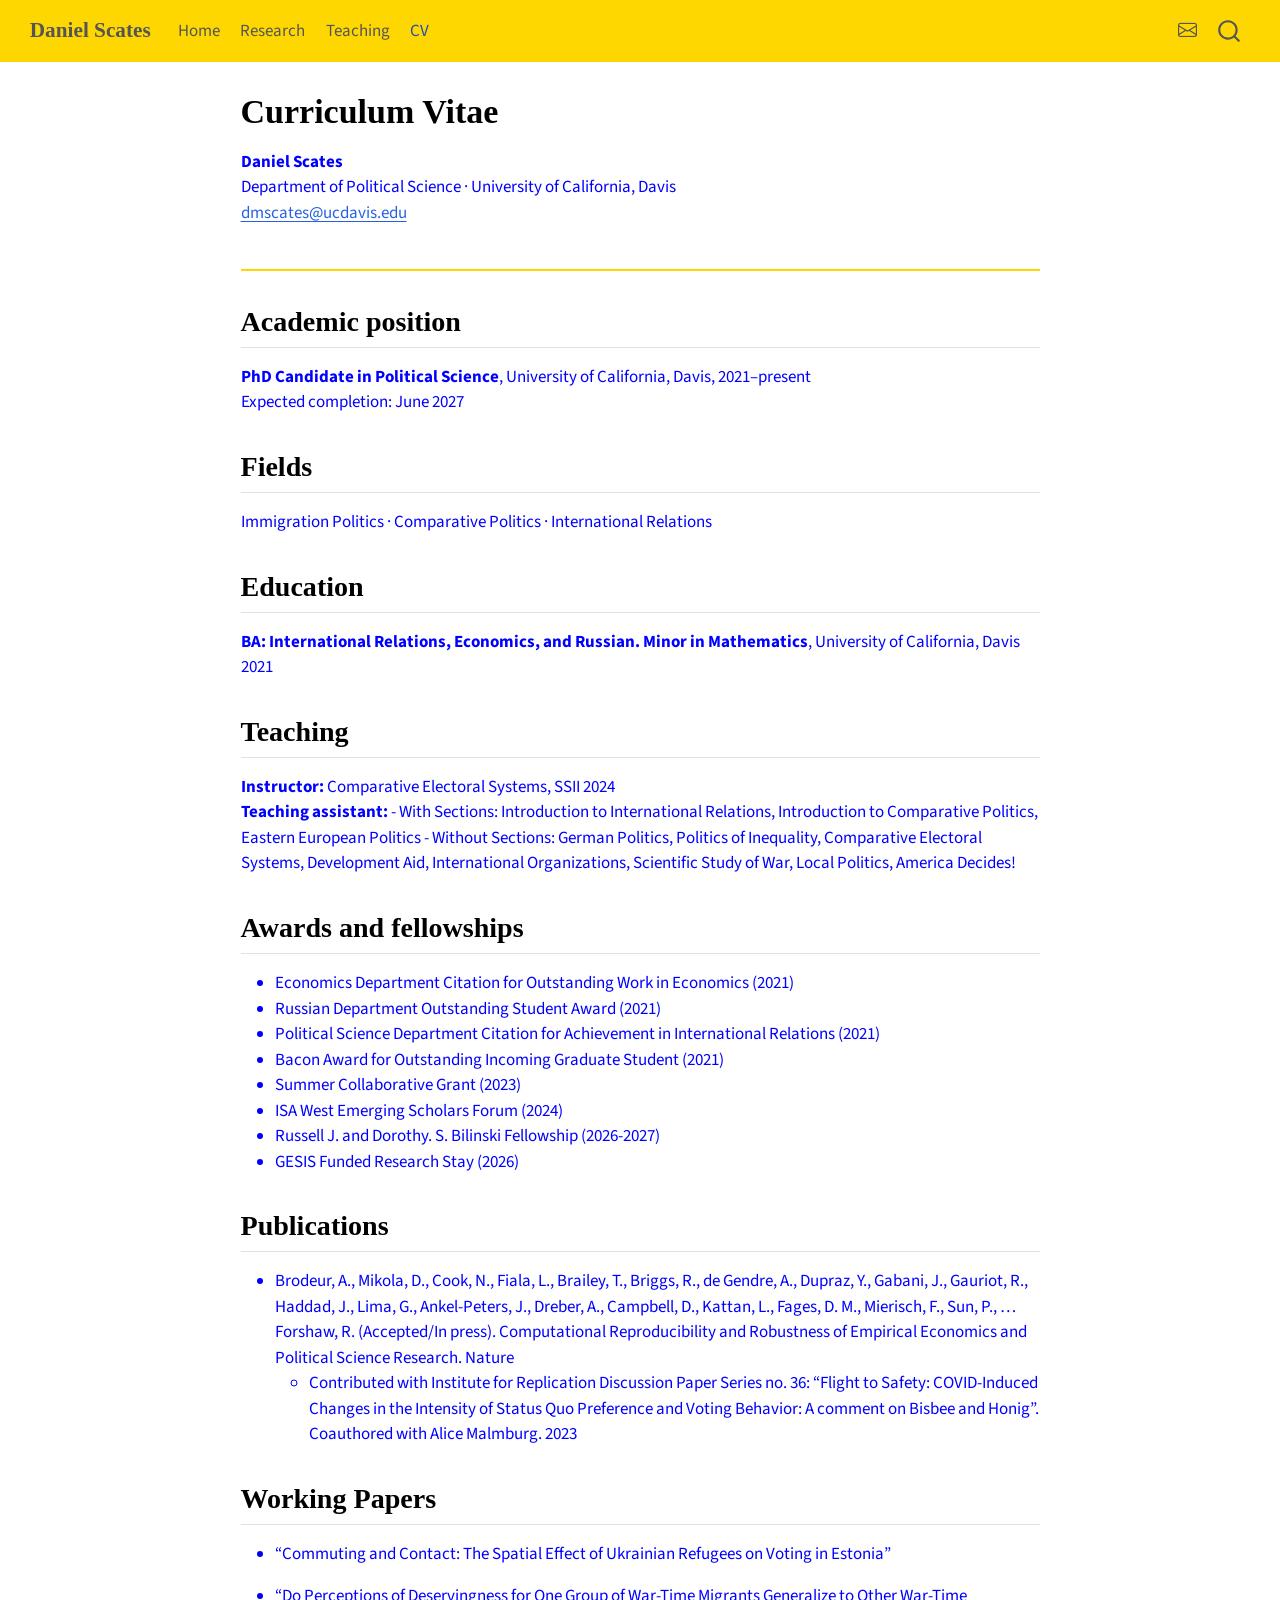
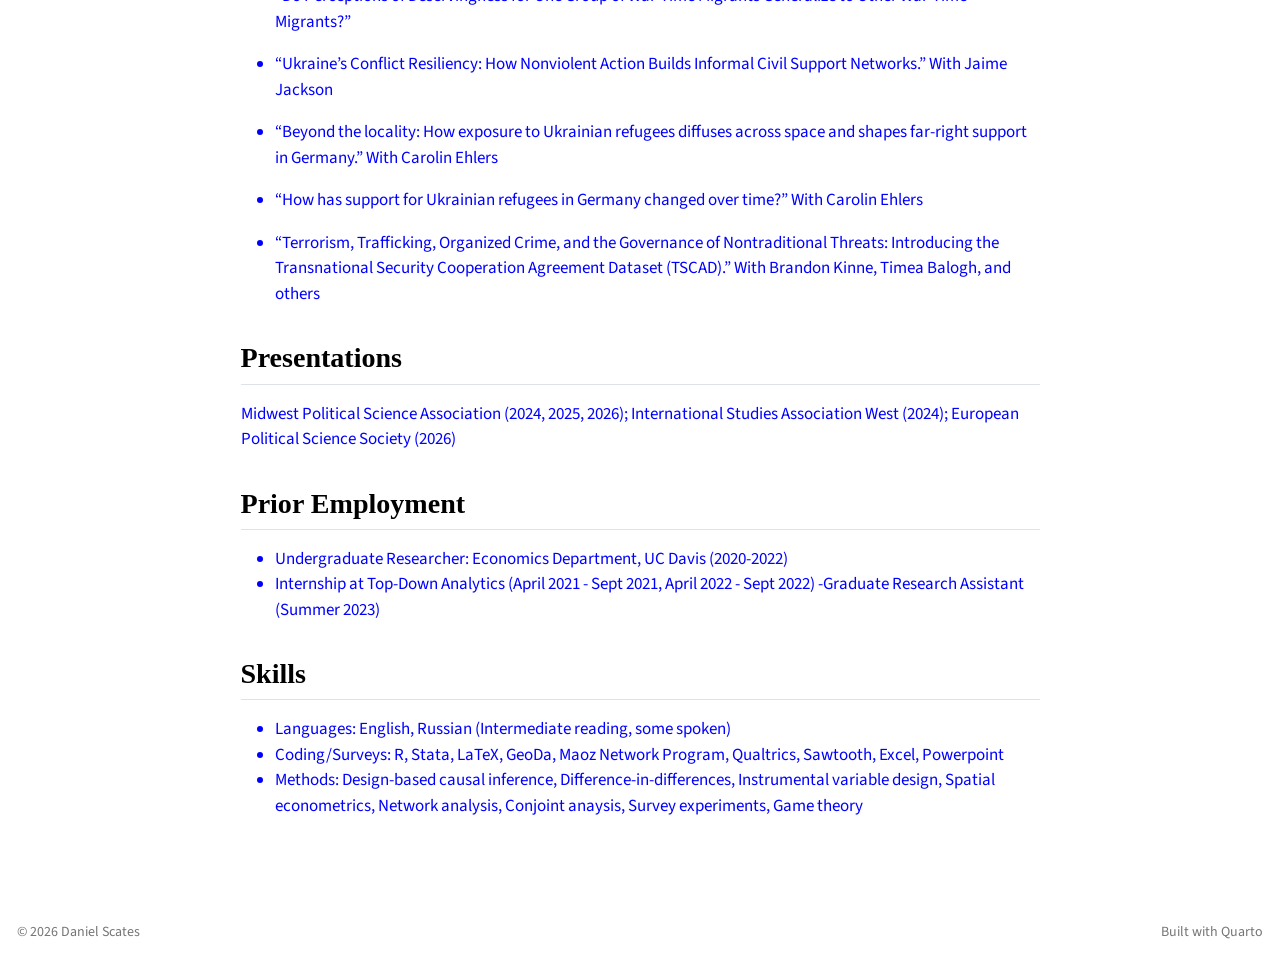
==== docs/cv.html @ a7bb404e "Launch academic website" ====
<!DOCTYPE html>
<html xmlns="http://www.w3.org/1999/xhtml" lang="en" xml:lang="en"><head>

<meta charset="utf-8">
<meta name="generator" content="quarto-1.10.18">

<meta name="viewport" content="width=device-width, initial-scale=1.0, user-scalable=yes">


<title>Curriculum Vitae – Daniel Scates</title>
<style>
/* Default styles provided by pandoc.
** See https://pandoc.org/MANUAL.html#variables-for-html for config info.
*/
span.smallcaps{font-variant: small-caps;}
div.columns{display: flex; gap: 1.5em;}
div.column{flex: auto;}
@media screen {
div.columns{gap: min(4vw, 1.5em);}
div.column{overflow-x: auto;}
}
div.hanging-indent{margin-left: 1.5em; text-indent: -1.5em;}
ul.task-list{list-style: none;}
ul.task-list li input[type="checkbox"] {
  width: 0.8em;
  margin: 0 0.8em 0.2em -1em; /* quarto-specific, see https://github.com/quarto-dev/quarto-cli/issues/4556 */ 
  vertical-align: middle;
}
</style>


<script src="site_libs/quarto-nav/quarto-nav.js"></script>
<script src="site_libs/quarto-nav/headroom.min.js"></script>
<script src="site_libs/clipboard/clipboard.min.js"></script>
<script src="site_libs/quarto-search/autocomplete.umd.js"></script>
<script src="site_libs/quarto-search/fuse.min.js"></script>
<script src="site_libs/quarto-search/quarto-search.js"></script>
<meta name="quarto:offset" content="./">
<script src="site_libs/quarto-html/quarto.js" type="module"></script>
<script src="site_libs/quarto-html/tabsets/tabsets.js" type="module"></script>
<script src="site_libs/quarto-html/popper.min.js"></script>
<script src="site_libs/quarto-html/tippy.umd.min.js"></script>
<script src="site_libs/quarto-html/anchor.min.js"></script>
<link href="site_libs/quarto-html/tippy.css" rel="stylesheet">
<link href="site_libs/quarto-html/quarto-syntax-highlighting-64a204ab8560d761af7679ceaba22944.css" rel="stylesheet" id="quarto-text-highlighting-styles">
<script src="site_libs/bootstrap/bootstrap.min.js"></script>
<link href="site_libs/bootstrap/bootstrap-icons.css" rel="stylesheet">
<link href="site_libs/bootstrap/bootstrap-172ba59bd5e0b52282274ba0c0cc16fc.min.css" rel="stylesheet" append-hash="true" id="quarto-bootstrap" data-mode="light">
<script id="quarto-search-options" type="application/json">{
  "location": "navbar",
  "copy-button": false,
  "collapse-after": 3,
  "panel-placement": "end",
  "type": "overlay",
  "limit": 50,
  "keyboard-shortcut": [
    "f",
    "/",
    "s"
  ],
  "show-item-context": false,
  "language": {
    "search-no-results-text": "No results",
    "search-matching-documents-text": "matching documents",
    "search-copy-link-title": "Copy link to search",
    "search-hide-matches-text": "Hide additional matches",
    "search-more-match-text": "more match in this document",
    "search-more-matches-text": "more matches in this document",
    "search-clear-button-title": "Clear",
    "search-text-placeholder": "",
    "search-detached-cancel-button-title": "Cancel",
    "search-submit-button-title": "Submit",
    "search-label": "Search"
  }
}</script>
<style>html{ scroll-behavior: smooth; }</style>


<link rel="stylesheet" href="styles.css">
</head>

<body class="nav-fixed fullcontent quarto-light">

<div id="quarto-search-results"></div>
  <header id="quarto-header" class="headroom fixed-top">
    <nav class="navbar navbar-expand-lg " data-bs-theme="dark">
      <div class="navbar-container container-fluid">
      <div class="navbar-brand-container mx-auto">
    <a class="navbar-brand" href="./index.html">
    <span class="navbar-title">Daniel Scates</span>
    </a>
  </div>
            <div id="quarto-search" class="" title="Search"></div>
          <button class="navbar-toggler" type="button" data-bs-toggle="collapse" data-bs-target="#navbarCollapse" aria-controls="navbarCollapse" role="menu" aria-expanded="false" aria-label="Toggle navigation" onclick="if (window.quartoToggleHeadroom) { window.quartoToggleHeadroom(); }">
  <span class="navbar-toggler-icon"></span>
</button>
          <div class="collapse navbar-collapse" id="navbarCollapse">
            <ul class="navbar-nav navbar-nav-scroll me-auto">
  <li class="nav-item">
    <a class="nav-link" href="./index.html"> 
<span class="menu-text">Home</span></a>
  </li>  
  <li class="nav-item">
    <a class="nav-link" href="./research.html"> 
<span class="menu-text">Research</span></a>
  </li>  
  <li class="nav-item">
    <a class="nav-link" href="./teaching.html"> 
<span class="menu-text">Teaching</span></a>
  </li>  
  <li class="nav-item">
    <a class="nav-link active" href="./cv.html" aria-current="page"> 
<span class="menu-text">CV</span></a>
  </li>  
</ul>
            <ul class="navbar-nav navbar-nav-scroll ms-auto">
  <li class="nav-item compact">
    <a class="nav-link" href="mailto:dmscates@ucdavis.edu"> <i class="bi bi-envelope" role="img" aria-label="Email Daniel Scates">
</i> 
<span class="menu-text"></span></a>
  </li>  
</ul>
          </div> <!-- /navcollapse -->
            <div class="quarto-navbar-tools">
</div>
      </div> <!-- /container-fluid -->
    </nav>
</header>
<!-- content -->
<div id="quarto-content" class="quarto-container page-columns page-rows-contents page-layout-article page-navbar">
<!-- sidebar -->
<!-- margin-sidebar -->
    
<!-- main -->
<main class="content" id="quarto-document-content">

<header id="title-block-header" class="quarto-title-block default">
<div class="quarto-title">
<h1 class="title">Curriculum Vitae</h1>
</div>



<div class="quarto-title-meta">

    
  
    
  </div>
  


</header>


<div class="cv-head">
<p><strong>Daniel Scates</strong><br>
Department of Political Science · University of California, Davis<br>
<a href="mailto:dmscates@ucdavis.edu">dmscates@ucdavis.edu</a></p>
</div>
<section id="academic-position" class="level2">
<h2 class="anchored" data-anchor-id="academic-position">Academic position</h2>
<p><strong>PhD Candidate in Political Science</strong>, University of California, Davis, 2021–present<br>
Expected completion: June 2027</p>
</section>
<section id="fields" class="level2">
<h2 class="anchored" data-anchor-id="fields">Fields</h2>
<p>Immigration Politics · Comparative Politics · International Relations</p>
</section>
<section id="education" class="level2">
<h2 class="anchored" data-anchor-id="education">Education</h2>
<p><strong>BA: International Relations, Economics, and Russian. Minor in Mathematics</strong>, University of California, Davis 2021</p>
</section>
<section id="teaching" class="level2">
<h2 class="anchored" data-anchor-id="teaching">Teaching</h2>
<p><strong>Instructor:</strong> Comparative Electoral Systems, SSII 2024<br>
<strong>Teaching assistant:</strong> - With Sections: Introduction to International Relations, Introduction to Comparative Politics, Eastern European Politics - Without Sections: German Politics, Politics of Inequality, Comparative Electoral Systems, Development Aid, International Organizations, Scientific Study of War, Local Politics, America Decides!</p>
</section>
<section id="awards-and-fellowships" class="level2">
<h2 class="anchored" data-anchor-id="awards-and-fellowships">Awards and fellowships</h2>
<ul>
<li>Economics Department Citation for Outstanding Work in Economics (2021)</li>
<li>Russian Department Outstanding Student Award (2021)</li>
<li>Political Science Department Citation for Achievement in International Relations (2021)</li>
<li>Bacon Award for Outstanding Incoming Graduate Student (2021)</li>
<li>Summer Collaborative Grant (2023)</li>
<li>ISA West Emerging Scholars Forum (2024)</li>
<li>Russell J. and Dorothy. S. Bilinski Fellowship (2026-2027)</li>
<li>GESIS Funded Research Stay (2026)</li>
</ul>
</section>
<section id="publications" class="level2">
<h2 class="anchored" data-anchor-id="publications">Publications</h2>
<ul>
<li>Brodeur, A., Mikola, D., Cook, N., Fiala, L., Brailey, T., Briggs, R., de Gendre, A., Dupraz, Y., Gabani, J., Gauriot, R., Haddad, J., Lima, G., Ankel-Peters, J., Dreber, A., Campbell, D., Kattan, L., Fages, D. M., Mierisch, F., Sun, P., … Forshaw, R. (Accepted/In press). Computational Reproducibility and Robustness of Empirical Economics and Political Science Research. Nature
<ul>
<li>Contributed with Institute for Replication Discussion Paper Series no. 36: “Flight to Safety: COVID-Induced Changes in the Intensity of Status Quo Preference and Voting Behavior: A comment on Bisbee and Honig”. Coauthored with Alice Malmburg. 2023</li>
</ul></li>
</ul>
</section>
<section id="working-papers" class="level2">
<h2 class="anchored" data-anchor-id="working-papers">Working Papers</h2>
<ul>
<li><p>“Commuting and Contact: The Spatial Effect of Ukrainian Refugees on Voting in Estonia”</p></li>
<li><p>“Do Perceptions of Deservingness for One Group of War-Time Migrants Generalize to Other War-Time Migrants?”</p></li>
<li><p>“Ukraine’s Conflict Resiliency: How Nonviolent Action Builds Informal Civil Support Networks.” With Jaime Jackson</p></li>
<li><p>“Beyond the locality: How exposure to Ukrainian refugees diffuses across space and shapes far-right support in Germany.” With Carolin Ehlers</p></li>
<li><p>“How has support for Ukrainian refugees in Germany changed over time?” With Carolin Ehlers</p></li>
<li><p>“Terrorism, Trafficking, Organized Crime, and the Governance of Nontraditional Threats: Introducing the Transnational Security Cooperation Agreement Dataset (TSCAD).” With Brandon Kinne, Timea Balogh, and others</p></li>
</ul>
</section>
<section id="presentations" class="level2">
<h2 class="anchored" data-anchor-id="presentations">Presentations</h2>
<p>Midwest Political Science Association (2024, 2025, 2026); International Studies Association West (2024); European Political Science Society (2026)</p>
</section>
<section id="prior-employment" class="level2">
<h2 class="anchored" data-anchor-id="prior-employment">Prior Employment</h2>
<ul>
<li>Undergraduate Researcher: Economics Department, UC Davis (2020-2022)</li>
<li>Internship at Top-Down Analytics (April 2021 - Sept 2021, April 2022 - Sept 2022) -Graduate Research Assistant (Summer 2023)</li>
</ul>
</section>
<section id="skills" class="level2">
<h2 class="anchored" data-anchor-id="skills">Skills</h2>
<ul>
<li>Languages: English, Russian (Intermediate reading, some spoken)</li>
<li>Coding/Surveys: R, Stata, LaTeX, GeoDa, Maoz Network Program, Qualtrics, Sawtooth, Excel, Powerpoint</li>
<li>Methods: Design-based causal inference, Difference-in-differences, Instrumental variable design, Spatial econometrics, Network analysis, Conjoint anaysis, Survey experiments, Game theory</li>
</ul>


</section>

</main> <!-- /main -->
<script id="quarto-html-after-body" type="application/javascript">
  window.document.addEventListener("DOMContentLoaded", function (event) {
    const icon = "";
    const anchorJS = new window.AnchorJS();
    anchorJS.options = {
      placement: 'right',
      icon: icon
    };
    anchorJS.add('.anchored');
    const isCodeAnnotation = (el) => {
      for (const clz of el.classList) {
        if (clz.startsWith('code-annotation-')) {                     
          return true;
        }
      }
      return false;
    }
    const onCopySuccess = function(e) {
      // button target
      const button = e.trigger;
      // don't keep focus
      button.blur();
      // flash "checked"
      button.classList.add('code-copy-button-checked');
      var currentTitle = button.getAttribute("title");
      button.setAttribute("title", "Copied!");
      let tooltip;
      if (window.bootstrap) {
        button.setAttribute("data-bs-toggle", "tooltip");
        button.setAttribute("data-bs-placement", "left");
        button.setAttribute("data-bs-title", "Copied!");
        tooltip = new bootstrap.Tooltip(button, 
          { trigger: "manual", 
            customClass: "code-copy-button-tooltip",
            offset: [0, -8]});
        tooltip.show();    
      }
      setTimeout(function() {
        if (tooltip) {
          tooltip.hide();
          button.removeAttribute("data-bs-title");
          button.removeAttribute("data-bs-toggle");
          button.removeAttribute("data-bs-placement");
        }
        button.setAttribute("title", currentTitle);
        button.classList.remove('code-copy-button-checked');
      }, 1000);
      // clear code selection
      e.clearSelection();
    }
    const getTextToCopy = function(trigger) {
      const outerScaffold = trigger.parentElement.cloneNode(true);
      const codeEl = outerScaffold.querySelector('code');
      for (const childEl of codeEl.children) {
        if (isCodeAnnotation(childEl)) {
          childEl.remove();
        }
      }
      return codeEl.innerText;
    }
    const clipboard = new window.ClipboardJS('.code-copy-button:not([data-in-quarto-modal])', {
      text: getTextToCopy
    });
    clipboard.on('success', onCopySuccess);
    if (window.document.getElementById('quarto-embedded-source-code-modal')) {
      const clipboardModal = new window.ClipboardJS('.code-copy-button[data-in-quarto-modal]', {
        text: getTextToCopy,
        container: window.document.getElementById('quarto-embedded-source-code-modal')
      });
      clipboardModal.on('success', onCopySuccess);
    }
      var localhostRegex = new RegExp(/^(?:http|https):\/\/localhost\:?[0-9]*\//);
      var mailtoRegex = new RegExp(/^mailto:/);
        var filterRegex = new RegExp('/' + window.location.host + '/');
      var isInternal = (href) => {
          return filterRegex.test(href) || localhostRegex.test(href) || mailtoRegex.test(href);
      }
      // Inspect non-navigation links and adorn them if external
     var links = window.document.querySelectorAll('a[href]:not(.nav-link):not(.navbar-brand):not(.toc-action):not(.sidebar-link):not(.sidebar-item-toggle):not(.pagination-link):not(.no-external):not([aria-hidden]):not(.dropdown-item):not(.quarto-navigation-tool):not(.about-link)');
      for (var i=0; i<links.length; i++) {
        const link = links[i];
        if (!isInternal(link.href)) {
          // undo the damage that might have been done by quarto-nav.js in the case of
          // links that we want to consider external
          if (link.dataset.originalHref !== undefined) {
            link.href = link.dataset.originalHref;
          }
            // target, if specified
            link.setAttribute("target", "_blank");
            if (link.getAttribute("rel") === null) {
              link.setAttribute("rel", "noopener");
            }
        }
      }
    function tippyHover(el, contentFn, onTriggerFn, onUntriggerFn) {
      const config = {
        allowHTML: true,
        maxWidth: 500,
        delay: 100,
        arrow: false,
        appendTo: function(el) {
            return el.parentElement;
        },
        interactive: true,
        interactiveBorder: 10,
        theme: 'quarto',
        placement: 'bottom-start',
      };
      if (contentFn) {
        config.content = contentFn;
      }
      if (onTriggerFn) {
        config.onTrigger = onTriggerFn;
      }
      if (onUntriggerFn) {
        config.onUntrigger = onUntriggerFn;
      }
      window.tippy(el, config); 
    }
    const noterefs = window.document.querySelectorAll('a[role="doc-noteref"]');
    for (var i=0; i<noterefs.length; i++) {
      const ref = noterefs[i];
      tippyHover(ref, function() {
        // use id or data attribute instead here
        let href = ref.getAttribute('data-footnote-href') || ref.getAttribute('href');
        try { href = new URL(href).hash; } catch {}
        const id = href.replace(/^#\/?/, "");
        const note = window.document.getElementById(id);
        if (note) {
          return note.innerHTML;
        } else {
          return "";
        }
      });
    }
    const xrefs = window.document.querySelectorAll('a.quarto-xref');
    const processXRef = (id, note) => {
      // Strip column container classes
      const stripColumnClz = (el) => {
        el.classList.remove("page-full", "page-columns");
        if (el.children) {
          for (const child of el.children) {
            stripColumnClz(child);
          }
        }
      }
      stripColumnClz(note)
      if (id === null || id.startsWith('sec-')) {
        // Special case sections, only their first couple elements
        const container = document.createElement("div");
        if (note.children && note.children.length > 2) {
          container.appendChild(note.children[0].cloneNode(true));
          for (let i = 1; i < note.children.length; i++) {
            const child = note.children[i];
            if (child.tagName === "P" && child.innerText === "") {
              continue;
            } else {
              container.appendChild(child.cloneNode(true));
              break;
            }
          }
          if (window.Quarto?.typesetMath) {
            window.Quarto.typesetMath(container);
          }
          return container.innerHTML
        } else {
          if (window.Quarto?.typesetMath) {
            window.Quarto.typesetMath(note);
          }
          return note.innerHTML;
        }
      } else {
        // Remove any anchor links if they are present
        const anchorLink = note.querySelector('a.anchorjs-link');
        if (anchorLink) {
          anchorLink.remove();
        }
        if (window.Quarto?.typesetMath) {
          window.Quarto.typesetMath(note);
        }
        if (note.classList.contains("callout")) {
          return note.outerHTML;
        } else {
          return note.innerHTML;
        }
      }
    }
    for (var i=0; i<xrefs.length; i++) {
      const xref = xrefs[i];
      tippyHover(xref, undefined, function(instance) {
        instance.disable();
        let url = xref.getAttribute('href');
        let hash = undefined; 
        if (url.startsWith('#')) {
          hash = url;
        } else {
          try { hash = new URL(url).hash; } catch {}
        }
        if (hash) {
          const id = hash.replace(/^#\/?/, "");
          const note = window.document.getElementById(id);
          if (note !== null) {
            try {
              const html = processXRef(id, note.cloneNode(true));
              instance.setContent(html);
            } finally {
              instance.enable();
              instance.show();
            }
          } else {
            // See if we can fetch this
            fetch(url.split('#')[0])
            .then(res => res.text())
            .then(html => {
              const parser = new DOMParser();
              const htmlDoc = parser.parseFromString(html, "text/html");
              const note = htmlDoc.getElementById(id);
              if (note !== null) {
                const html = processXRef(id, note);
                instance.setContent(html);
              } 
            }).finally(() => {
              instance.enable();
              instance.show();
            });
          }
        } else {
          // See if we can fetch a full url (with no hash to target)
          // This is a special case and we should probably do some content thinning / targeting
          fetch(url)
          .then(res => res.text())
          .then(html => {
            const parser = new DOMParser();
            const htmlDoc = parser.parseFromString(html, "text/html");
            const note = htmlDoc.querySelector('main.content');
            if (note !== null) {
              // This should only happen for chapter cross references
              // (since there is no id in the URL)
              // remove the first header
              if (note.children.length > 0 && note.children[0].tagName === "HEADER") {
                note.children[0].remove();
              }
              const html = processXRef(null, note);
              instance.setContent(html);
            } 
          }).finally(() => {
            instance.enable();
            instance.show();
          });
        }
      }, function(instance) {
      });
    }
        let selectedAnnoteEl;
        const selectorForAnnotation = ( cell, annotation) => {
          let cellAttr = 'data-code-cell="' + cell + '"';
          let lineAttr = 'data-code-annotation="' +  annotation + '"';
          const selector = 'span[' + cellAttr + '][' + lineAttr + ']';
          return selector;
        }
        const selectCodeLines = (annoteEl) => {
          const doc = window.document;
          const targetCell = annoteEl.getAttribute("data-target-cell");
          const targetAnnotation = annoteEl.getAttribute("data-target-annotation");
          const annoteSpan = window.document.querySelector(selectorForAnnotation(targetCell, targetAnnotation));
          const lines = annoteSpan.getAttribute("data-code-lines").split(",");
          const lineIds = lines.map((line) => {
            return targetCell + "-" + line;
          })
          let top = null;
          let height = null;
          let parent = null;
          if (lineIds.length > 0) {
              //compute the position of the single el (top and bottom and make a div)
              const el = window.document.getElementById(lineIds[0]);
              top = el.offsetTop;
              height = el.offsetHeight;
              parent = el.parentElement.parentElement;
            if (lineIds.length > 1) {
              const lastEl = window.document.getElementById(lineIds[lineIds.length - 1]);
              const bottom = lastEl.offsetTop + lastEl.offsetHeight;
              height = bottom - top;
            }
            if (top !== null && height !== null && parent !== null) {
              // cook up a div (if necessary) and position it 
              let div = window.document.getElementById("code-annotation-line-highlight");
              if (div === null) {
                div = window.document.createElement("div");
                div.setAttribute("id", "code-annotation-line-highlight");
                div.style.position = 'absolute';
                parent.appendChild(div);
              }
              div.style.top = top - 2 + "px";
              div.style.height = height + 4 + "px";
              div.style.left = 0;
              let gutterDiv = window.document.getElementById("code-annotation-line-highlight-gutter");
              if (gutterDiv === null) {
                gutterDiv = window.document.createElement("div");
                gutterDiv.setAttribute("id", "code-annotation-line-highlight-gutter");
                gutterDiv.style.position = 'absolute';
                const codeCell = window.document.getElementById(targetCell);
                const gutter = codeCell.querySelector('.code-annotation-gutter');
                gutter.appendChild(gutterDiv);
              }
              gutterDiv.style.top = top - 2 + "px";
              gutterDiv.style.height = height + 4 + "px";
            }
            selectedAnnoteEl = annoteEl;
          }
        };
        const unselectCodeLines = () => {
          const elementsIds = ["code-annotation-line-highlight", "code-annotation-line-highlight-gutter"];
          elementsIds.forEach((elId) => {
            const div = window.document.getElementById(elId);
            if (div) {
              div.remove();
            }
          });
          selectedAnnoteEl = undefined;
        };
          // Handle positioning of the toggle
      window.addEventListener(
        "resize",
        throttle(() => {
          elRect = undefined;
          if (selectedAnnoteEl) {
            selectCodeLines(selectedAnnoteEl);
          }
        }, 10)
      );
      function throttle(fn, ms) {
      let throttle = false;
      let timer;
        return (...args) => {
          if(!throttle) { // first call gets through
              fn.apply(this, args);
              throttle = true;
          } else { // all the others get throttled
              if(timer) clearTimeout(timer); // cancel #2
              timer = setTimeout(() => {
                fn.apply(this, args);
                timer = throttle = false;
              }, ms);
          }
        };
      }
        // Attach click handler to the DT
        const annoteDls = window.document.querySelectorAll('dt[data-target-cell]');
        for (const annoteDlNode of annoteDls) {
          annoteDlNode.addEventListener('click', (event) => {
            const clickedEl = event.target;
            if (clickedEl !== selectedAnnoteEl) {
              unselectCodeLines();
              const activeEl = window.document.querySelector('dt[data-target-cell].code-annotation-active');
              if (activeEl) {
                activeEl.classList.remove('code-annotation-active');
              }
              selectCodeLines(clickedEl);
              clickedEl.classList.add('code-annotation-active');
            } else {
              // Unselect the line
              unselectCodeLines();
              clickedEl.classList.remove('code-annotation-active');
            }
          });
        }
    const findCites = (el) => {
      const parentEl = el.parentElement;
      if (parentEl) {
        const cites = parentEl.dataset.cites;
        if (cites) {
          return {
            el,
            cites: cites.split(' ')
          };
        } else {
          return findCites(el.parentElement)
        }
      } else {
        return undefined;
      }
    };
    var bibliorefs = window.document.querySelectorAll('a[role="doc-biblioref"]');
    for (var i=0; i<bibliorefs.length; i++) {
      const ref = bibliorefs[i];
      const citeInfo = findCites(ref);
      if (citeInfo) {
        tippyHover(citeInfo.el, function() {
          var popup = window.document.createElement('div');
          citeInfo.cites.forEach(function(cite) {
            var citeDiv = window.document.createElement('div');
            citeDiv.classList.add('hanging-indent');
            citeDiv.classList.add('csl-entry');
            var biblioDiv = window.document.getElementById('ref-' + cite);
            if (biblioDiv) {
              citeDiv.innerHTML = biblioDiv.innerHTML;
            }
            popup.appendChild(citeDiv);
          });
          return popup.innerHTML;
        });
      }
    }
  });
  </script>
</div> <!-- /content -->
<footer class="footer">
  <div class="nav-footer">
    <div class="nav-footer-left">
<p>© 2026 Daniel Scates</p>
</div>   
    <div class="nav-footer-center">
      &nbsp;
    </div>
    <div class="nav-footer-right">
<p>Built with Quarto</p>
</div>
  </div>
</footer>




<script src="site_libs/quarto-html/zenscroll-min.js"></script>
</body></html>
---- docs/site_libs/quarto-html/tippy.css ----
.tippy-box[data-animation=fade][data-state=hidden]{opacity:0}[data-tippy-root]{max-width:calc(100vw - 10px)}.tippy-box{position:relative;background-color:#333;color:#fff;border-radius:4px;font-size:14px;line-height:1.4;white-space:normal;outline:0;transition-property:transform,visibility,opacity}.tippy-box[data-placement^=top]>.tippy-arrow{bottom:0}.tippy-box[data-placement^=top]>.tippy-arrow:before{bottom:-7px;left:0;border-width:8px 8px 0;border-top-color:initial;transform-origin:center top}.tippy-box[data-placement^=bottom]>.tippy-arrow{top:0}.tippy-box[data-placement^=bottom]>.tippy-arrow:before{top:-7px;left:0;border-width:0 8px 8px;border-bottom-color:initial;transform-origin:center bottom}.tippy-box[data-placement^=left]>.tippy-arrow{right:0}.tippy-box[data-placement^=left]>.tippy-arrow:before{border-width:8px 0 8px 8px;border-left-color:initial;right:-7px;transform-origin:center left}.tippy-box[data-placement^=right]>.tippy-arrow{left:0}.tippy-box[data-placement^=right]>.tippy-arrow:before{left:-7px;border-width:8px 8px 8px 0;border-right-color:initial;transform-origin:center right}.tippy-box[data-inertia][data-state=visible]{transition-timing-function:cubic-bezier(.54,1.5,.38,1.11)}.tippy-arrow{width:16px;height:16px;color:#333}.tippy-arrow:before{content:"";position:absolute;border-color:transparent;border-style:solid}.tippy-content{position:relative;padding:5px 9px;z-index:1}
---- docs/site_libs/quarto-html/quarto-syntax-highlighting-64a204ab8560d761af7679ceaba22944.css ----
/* quarto syntax highlight colors */
:root {
  --quarto-hl-ot-color: #003B4F;
  --quarto-hl-at-color: #657422;
  --quarto-hl-ss-color: #20794D;
  --quarto-hl-an-color: #5E5E5E;
  --quarto-hl-fu-color: #4758AB;
  --quarto-hl-st-color: #20794D;
  --quarto-hl-cf-color: #003B4F;
  --quarto-hl-op-color: #5E5E5E;
  --quarto-hl-er-color: #AD0000;
  --quarto-hl-bn-color: #AD0000;
  --quarto-hl-al-color: #AD0000;
  --quarto-hl-va-color: #111111;
  --quarto-hl-bu-color: inherit;
  --quarto-hl-ex-color: inherit;
  --quarto-hl-pp-color: #AD0000;
  --quarto-hl-in-color: #5E5E5E;
  --quarto-hl-vs-color: #20794D;
  --quarto-hl-wa-color: #5E5E5E;
  --quarto-hl-do-color: #5E5E5E;
  --quarto-hl-im-color: #00769E;
  --quarto-hl-ch-color: #20794D;
  --quarto-hl-dt-color: #AD0000;
  --quarto-hl-fl-color: #AD0000;
  --quarto-hl-co-color: #5E5E5E;
  --quarto-hl-cv-color: #5E5E5E;
  --quarto-hl-cn-color: #8f5902;
  --quarto-hl-sc-color: #5E5E5E;
  --quarto-hl-dv-color: #AD0000;
  --quarto-hl-kw-color: #003B4F;
}

/* other quarto variables */
:root {
  --quarto-font-monospace: SFMono-Regular, Menlo, Monaco, Consolas, "Liberation Mono", "Courier New", monospace;
}

/* syntax highlight based on Pandoc's rules */
pre > code.sourceCode > span {
  color: #003B4F;
}

code.sourceCode > span {
  color: #003B4F;
}

div.sourceCode,
div.sourceCode pre.sourceCode {
  color: #003B4F;
}

/* Normal */
code span {
  color: #003B4F;
}

/* Alert */
code span.al {
  color: #AD0000;
  font-style: inherit;
}

/* Annotation */
code span.an {
  color: #5E5E5E;
  font-style: inherit;
}

/* Attribute */
code span.at {
  color: #657422;
  font-style: inherit;
}

/* BaseN */
code span.bn {
  color: #AD0000;
  font-style: inherit;
}

/* BuiltIn */
code span.bu {
  font-style: inherit;
}

/* ControlFlow */
code span.cf {
  color: #003B4F;
  font-weight: bold;
  font-style: inherit;
}

/* Char */
code span.ch {
  color: #20794D;
  font-style: inherit;
}

/* Constant */
code span.cn {
  color: #8f5902;
  font-style: inherit;
}

/* Comment */
code span.co {
  color: #5E5E5E;
  font-style: inherit;
}

/* CommentVar */
code span.cv {
  color: #5E5E5E;
  font-style: italic;
}

/* Documentation */
code span.do {
  color: #5E5E5E;
  font-style: italic;
}

/* DataType */
code span.dt {
  color: #AD0000;
  font-style: inherit;
}

/* DecVal */
code span.dv {
  color: #AD0000;
  font-style: inherit;
}

/* Error */
code span.er {
  color: #AD0000;
  font-style: inherit;
}

/* Extension */
code span.ex {
  font-style: inherit;
}

/* Float */
code span.fl {
  color: #AD0000;
  font-style: inherit;
}

/* Function */
code span.fu {
  color: #4758AB;
  font-style: inherit;
}

/* Import */
code span.im {
  color: #00769E;
  font-style: inherit;
}

/* Information */
code span.in {
  color: #5E5E5E;
  font-style: inherit;
}

/* Keyword */
code span.kw {
  color: #003B4F;
  font-weight: bold;
  font-style: inherit;
}

/* Operator */
code span.op {
  color: #5E5E5E;
  font-style: inherit;
}

/* Other */
code span.ot {
  color: #003B4F;
  font-style: inherit;
}

/* Preprocessor */
code span.pp {
  color: #AD0000;
  font-style: inherit;
}

/* SpecialChar */
code span.sc {
  color: #5E5E5E;
  font-style: inherit;
}

/* SpecialString */
code span.ss {
  color: #20794D;
  font-style: inherit;
}

/* String */
code span.st {
  color: #20794D;
  font-style: inherit;
}

/* Variable */
code span.va {
  color: #111111;
  font-style: inherit;
}

/* VerbatimString */
code span.vs {
  color: #20794D;
  font-style: inherit;
}

/* Warning */
code span.wa {
  color: #5E5E5E;
  font-style: italic;
}

.prevent-inlining {
  content: "</";
}

/*# sourceMappingURL=9d8d5bb603a83b8298b89080a598c93b.css.map */
---- docs/styles.css ----
:root {
  --mc-gold: gold;
  --mc-blue: blue;
  --mc-paper: #f7f3eb;
  --mc-black: black;
}

body { color: blue; }
.navbar { background: var(--mc-gold); }
.navbar-title { font-family: Georgia, serif; font-weight: 700; }
h1, h2, h3 { font-family: Georgia, "Times New Roman", serif; color: var(--mc-black); }
.hero-candidate { position: relative; display: grid; grid-template-rows: 180px 1fr; gap: 2rem; align-items: center; padding: 4rem 0; margin: 0rem 0rem 3rem; }
.hero-candidate::before {
  content: "";
  position: absolute;
  top: 0;
  bottom: 0; 
  left: 50%;
  right: 50%;
  width: 100vw;
  margin-left: -50vw;
  margin-right: -50vw;
  background: var(--mc-paper);
  z-index: -1;
}
.candidate-mark { width: 300px; height: 200px; display: grid; place-items: center; }
.candidate-intro h2 { font-size: clamp(2rem,4vw,3.7rem); line-height: 1.05; max-width: 850px; }
.candidate-intro p { max-width: 760px; font-size: 1.1rem; line-height: 1.7; }
.btn-primary { background: var(--mc-blue); border-color: var(--mc-blue); }
.btn-outline-primary { color: var(--mc-black); border-color: var(--mc-black); }
.market-note { padding: 1rem 1.25rem; border-left: 4px solid var(--mc-blue); background: #f1ece3; margin: 2rem 0 3rem; }
.research-grid { display: grid; grid-template-columns: repeat(3,1fr); gap: 1rem; }
.research-card { padding: 1.2rem; background: var(--mc-paper); border-top: 3px solid var(--mc-blue); }
.research-card h4 { color: var(--mc-black); }
.cv-head { border-bottom: 2px solid var(--mc-gold); padding-bottom: 1.5rem; margin-bottom: 2rem; }
blockquote { border-left-color: var(--mc-gold); color: --mc-black; }

@media (max-width: 720px) {
  .hero-candidate { grid-template-columns: 1fr; gap: 1.5rem; }
  .candidate-mark { width: 110px; height: 125px; }
  .research-grid { grid-template-columns: 1fr; }
}

@media print {
  .navbar, .nav-footer { display: none !important; }
  body { font-size: 10pt; }
  h2 { margin-top: 1rem; }
}
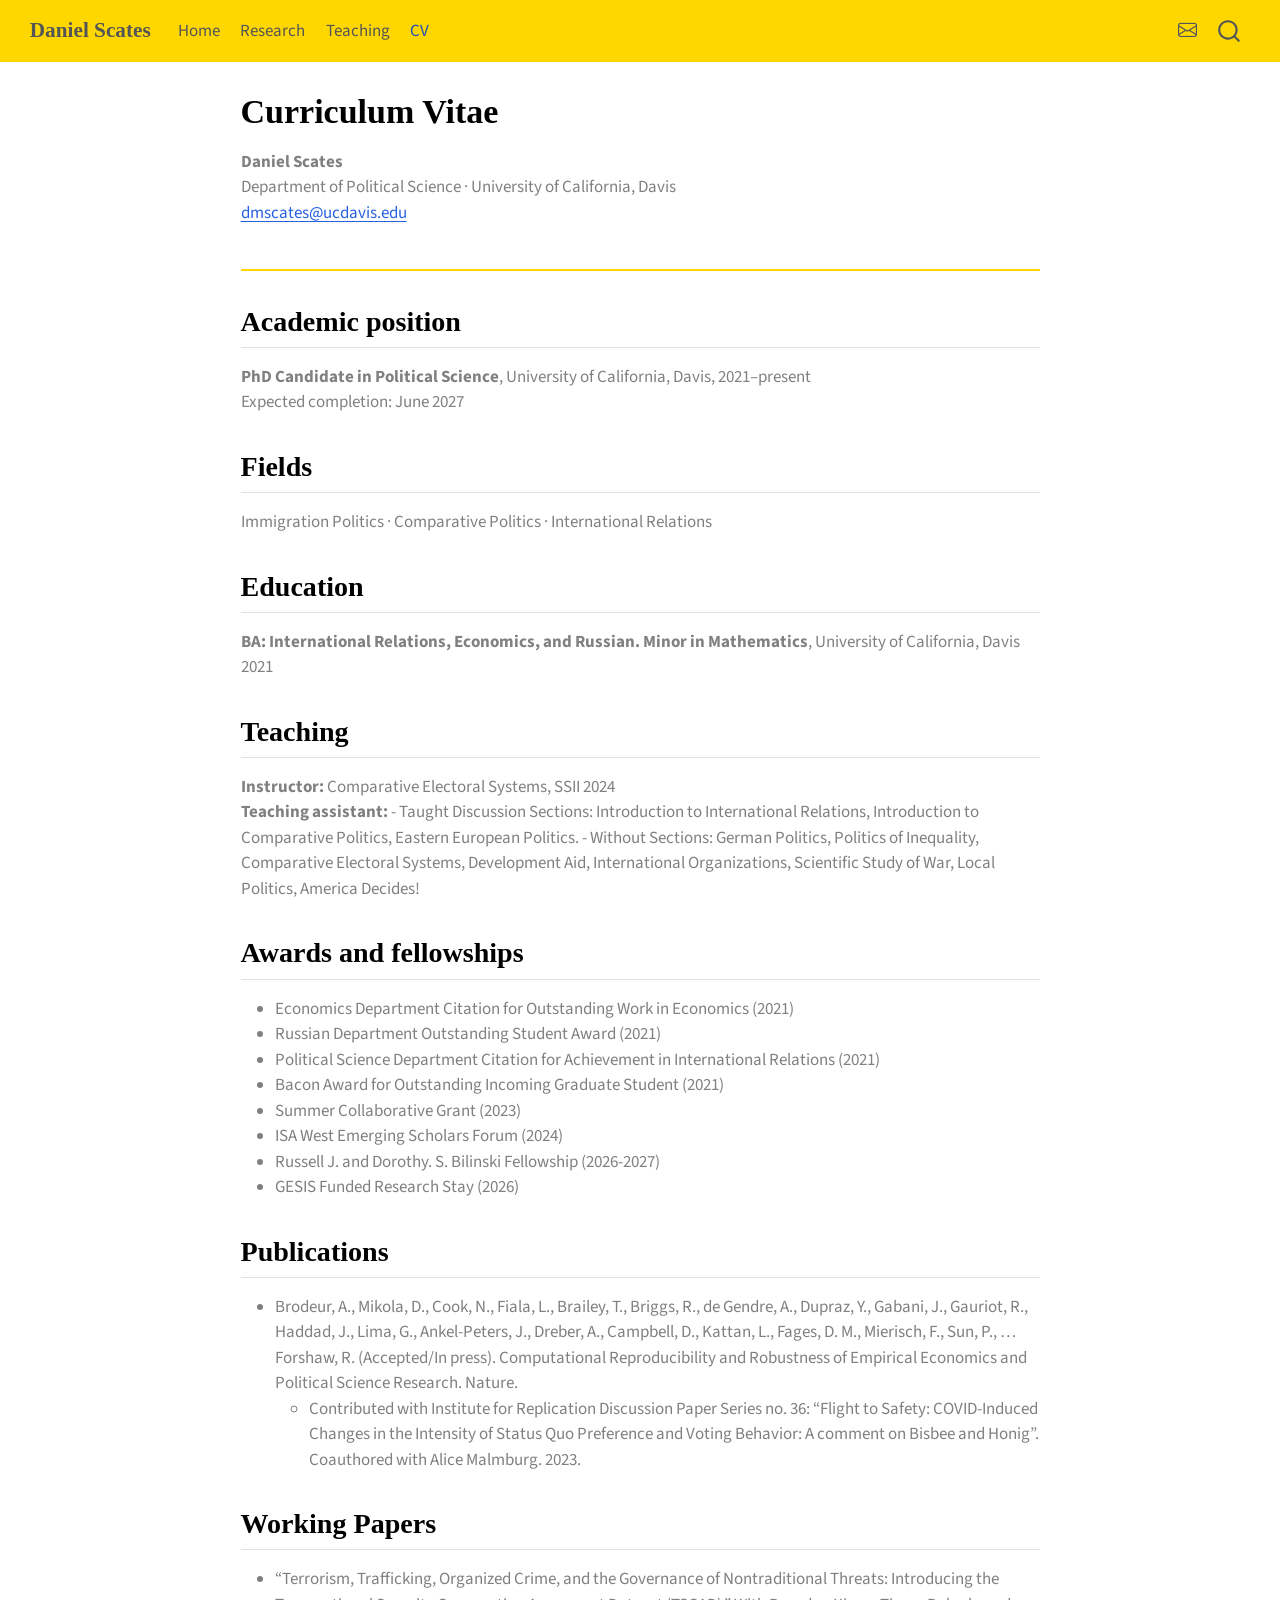
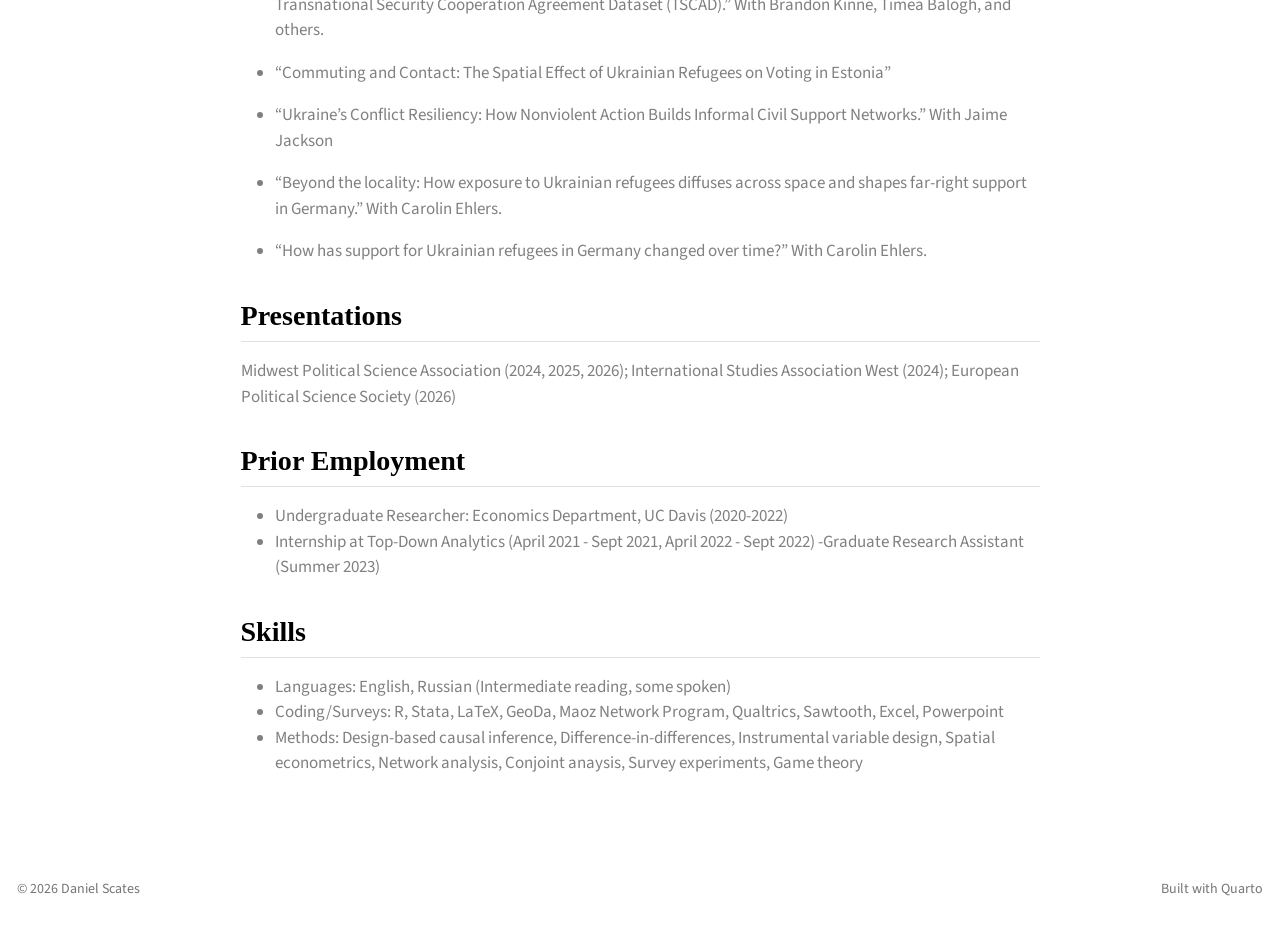
==== commit ac10e094: "Update research" ====
--- a/docs/cv.html
+++ b/docs/cv.html
@@ -174,7 +174,7 @@
 <section id="teaching" class="level2">
 <h2 class="anchored" data-anchor-id="teaching">Teaching</h2>
 <p><strong>Instructor:</strong> Comparative Electoral Systems, SSII 2024<br>
-<strong>Teaching assistant:</strong> - With Sections: Introduction to International Relations, Introduction to Comparative Politics, Eastern European Politics - Without Sections: German Politics, Politics of Inequality, Comparative Electoral Systems, Development Aid, International Organizations, Scientific Study of War, Local Politics, America Decides!</p>
+<strong>Teaching assistant:</strong> - Taught Discussion Sections: Introduction to International Relations, Introduction to Comparative Politics, Eastern European Politics. - Without Sections: German Politics, Politics of Inequality, Comparative Electoral Systems, Development Aid, International Organizations, Scientific Study of War, Local Politics, America Decides!</p>
 </section>
 <section id="awards-and-fellowships" class="level2">
 <h2 class="anchored" data-anchor-id="awards-and-fellowships">Awards and fellowships</h2>
@@ -192,21 +192,20 @@
 <section id="publications" class="level2">
 <h2 class="anchored" data-anchor-id="publications">Publications</h2>
 <ul>
-<li>Brodeur, A., Mikola, D., Cook, N., Fiala, L., Brailey, T., Briggs, R., de Gendre, A., Dupraz, Y., Gabani, J., Gauriot, R., Haddad, J., Lima, G., Ankel-Peters, J., Dreber, A., Campbell, D., Kattan, L., Fages, D. M., Mierisch, F., Sun, P., … Forshaw, R. (Accepted/In press). Computational Reproducibility and Robustness of Empirical Economics and Political Science Research. Nature
+<li>Brodeur, A., Mikola, D., Cook, N., Fiala, L., Brailey, T., Briggs, R., de Gendre, A., Dupraz, Y., Gabani, J., Gauriot, R., Haddad, J., Lima, G., Ankel-Peters, J., Dreber, A., Campbell, D., Kattan, L., Fages, D. M., Mierisch, F., Sun, P., … Forshaw, R. (Accepted/In press). Computational Reproducibility and Robustness of Empirical Economics and Political Science Research. Nature.
 <ul>
-<li>Contributed with Institute for Replication Discussion Paper Series no. 36: “Flight to Safety: COVID-Induced Changes in the Intensity of Status Quo Preference and Voting Behavior: A comment on Bisbee and Honig”. Coauthored with Alice Malmburg. 2023</li>
+<li>Contributed with Institute for Replication Discussion Paper Series no. 36: “Flight to Safety: COVID-Induced Changes in the Intensity of Status Quo Preference and Voting Behavior: A comment on Bisbee and Honig”. Coauthored with Alice Malmburg. 2023.</li>
 </ul></li>
 </ul>
 </section>
 <section id="working-papers" class="level2">
 <h2 class="anchored" data-anchor-id="working-papers">Working Papers</h2>
 <ul>
+<li><p>“Terrorism, Trafficking, Organized Crime, and the Governance of Nontraditional Threats: Introducing the Transnational Security Cooperation Agreement Dataset (TSCAD).” With Brandon Kinne, Timea Balogh, and others.</p></li>
 <li><p>“Commuting and Contact: The Spatial Effect of Ukrainian Refugees on Voting in Estonia”</p></li>
-<li><p>“Do Perceptions of Deservingness for One Group of War-Time Migrants Generalize to Other War-Time Migrants?”</p></li>
 <li><p>“Ukraine’s Conflict Resiliency: How Nonviolent Action Builds Informal Civil Support Networks.” With Jaime Jackson</p></li>
-<li><p>“Beyond the locality: How exposure to Ukrainian refugees diffuses across space and shapes far-right support in Germany.” With Carolin Ehlers</p></li>
-<li><p>“How has support for Ukrainian refugees in Germany changed over time?” With Carolin Ehlers</p></li>
-<li><p>“Terrorism, Trafficking, Organized Crime, and the Governance of Nontraditional Threats: Introducing the Transnational Security Cooperation Agreement Dataset (TSCAD).” With Brandon Kinne, Timea Balogh, and others</p></li>
+<li><p>“Beyond the locality: How exposure to Ukrainian refugees diffuses across space and shapes far-right support in Germany.” With Carolin Ehlers.</p></li>
+<li><p>“How has support for Ukrainian refugees in Germany changed over time?” With Carolin Ehlers.</p></li>
 </ul>
 </section>
 <section id="presentations" class="level2">
--- a/docs/styles.css
+++ b/docs/styles.css
@@ -3,9 +3,10 @@
   --mc-blue: blue;
   --mc-paper: #f7f3eb;
   --mc-black: black;
+  --mc-grey: grey;
 }
 
-body { color: blue; }
+body { color: grey; }
 .navbar { background: var(--mc-gold); }
 .navbar-title { font-family: Georgia, serif; font-weight: 700; }
 h1, h2, h3 { font-family: Georgia, "Times New Roman", serif; color: var(--mc-black); }
@@ -30,7 +31,7 @@
 .btn-outline-primary { color: var(--mc-black); border-color: var(--mc-black); }
 .market-note { padding: 1rem 1.25rem; border-left: 4px solid var(--mc-blue); background: #f1ece3; margin: 2rem 0 3rem; }
 .research-grid { display: grid; grid-template-columns: repeat(3,1fr); gap: 1rem; }
-.research-card { padding: 1.2rem; background: var(--mc-paper); border-top: 3px solid var(--mc-blue); }
+.research-card { padding: 1.2rem; background: var(--mc-paper); border-top: 3px solid var(--mc-grey); }
 .research-card h4 { color: var(--mc-black); }
 .cv-head { border-bottom: 2px solid var(--mc-gold); padding-bottom: 1.5rem; margin-bottom: 2rem; }
 blockquote { border-left-color: var(--mc-gold); color: --mc-black; }
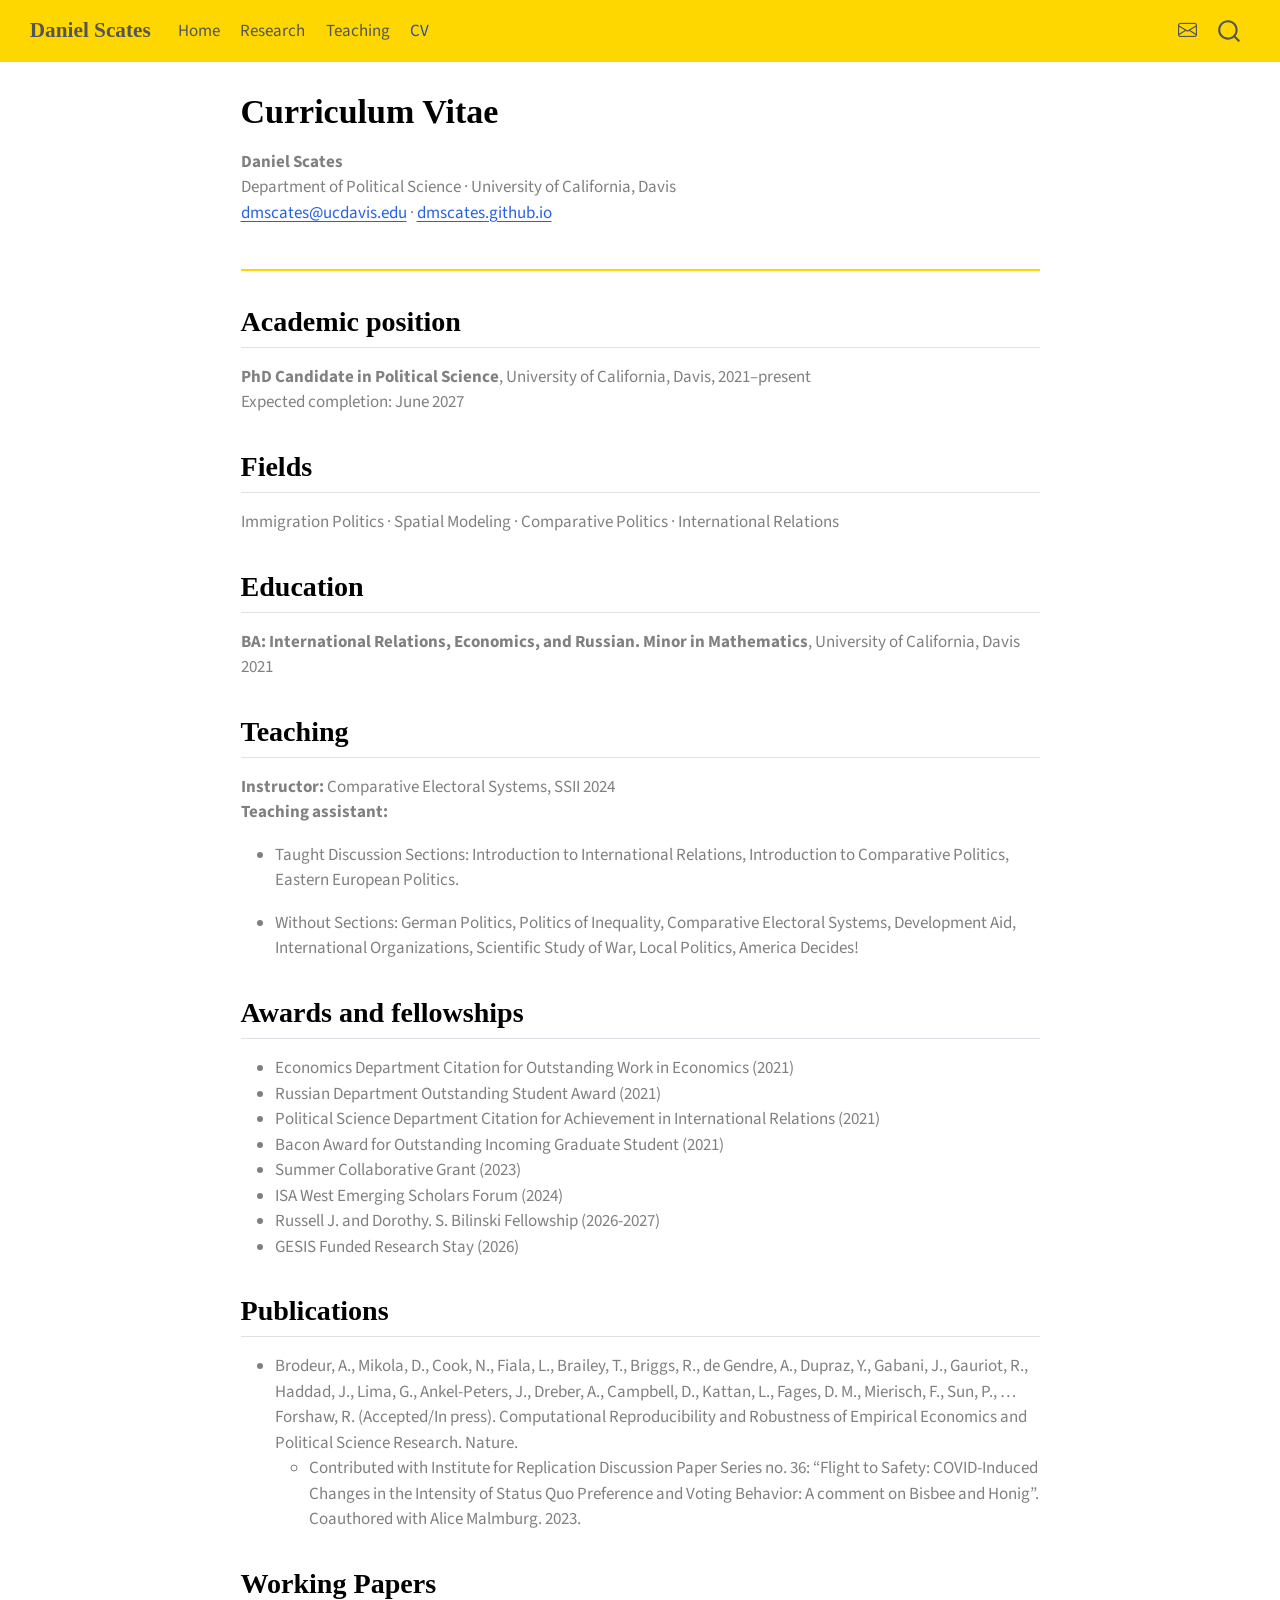
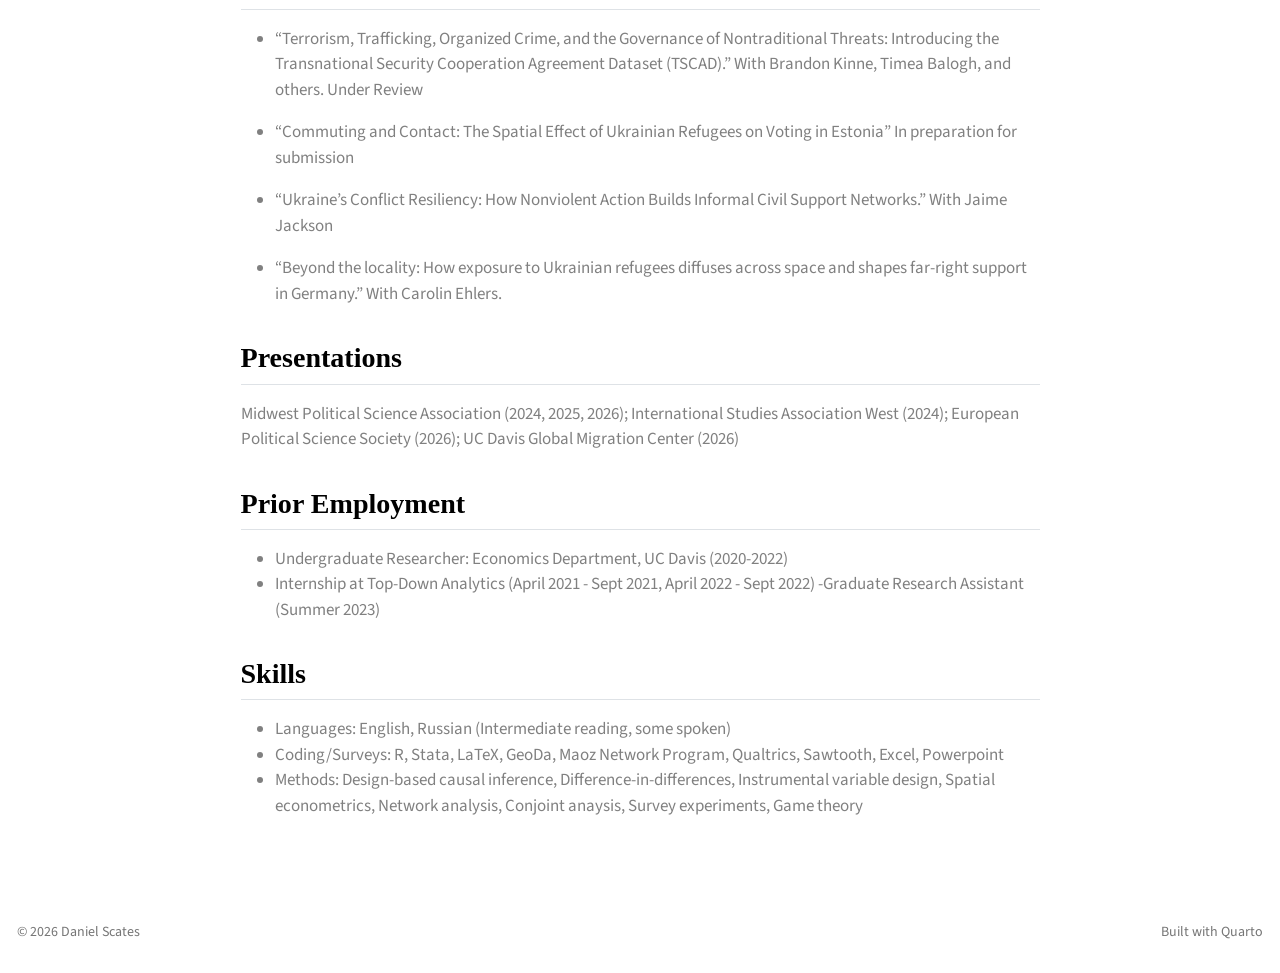
==== commit 183c54b6: "Launch academic website" ====
--- a/docs/cv.html
+++ b/docs/cv.html
@@ -156,7 +156,7 @@
 <div class="cv-head">
 <p><strong>Daniel Scates</strong><br>
 Department of Political Science · University of California, Davis<br>
-<a href="mailto:dmscates@ucdavis.edu">dmscates@ucdavis.edu</a></p>
+<a href="mailto:dmscates@ucdavis.edu">dmscates@ucdavis.edu</a> · <a href="https://dmscates.github.io">dmscates.github.io</a></p>
 </div>
 <section id="academic-position" class="level2">
 <h2 class="anchored" data-anchor-id="academic-position">Academic position</h2>
@@ -165,7 +165,7 @@
 </section>
 <section id="fields" class="level2">
 <h2 class="anchored" data-anchor-id="fields">Fields</h2>
-<p>Immigration Politics · Comparative Politics · International Relations</p>
+<p>Immigration Politics · Spatial Modeling · Comparative Politics · International Relations</p>
 </section>
 <section id="education" class="level2">
 <h2 class="anchored" data-anchor-id="education">Education</h2>
@@ -174,7 +174,11 @@
 <section id="teaching" class="level2">
 <h2 class="anchored" data-anchor-id="teaching">Teaching</h2>
 <p><strong>Instructor:</strong> Comparative Electoral Systems, SSII 2024<br>
-<strong>Teaching assistant:</strong> - Taught Discussion Sections: Introduction to International Relations, Introduction to Comparative Politics, Eastern European Politics. - Without Sections: German Politics, Politics of Inequality, Comparative Electoral Systems, Development Aid, International Organizations, Scientific Study of War, Local Politics, America Decides!</p>
+<strong>Teaching assistant:</strong></p>
+<ul>
+<li><p>Taught Discussion Sections: Introduction to International Relations, Introduction to Comparative Politics, Eastern European Politics.</p></li>
+<li><p>Without Sections: German Politics, Politics of Inequality, Comparative Electoral Systems, Development Aid, International Organizations, Scientific Study of War, Local Politics, America Decides!</p></li>
+</ul>
 </section>
 <section id="awards-and-fellowships" class="level2">
 <h2 class="anchored" data-anchor-id="awards-and-fellowships">Awards and fellowships</h2>
@@ -201,16 +205,15 @@
 <section id="working-papers" class="level2">
 <h2 class="anchored" data-anchor-id="working-papers">Working Papers</h2>
 <ul>
-<li><p>“Terrorism, Trafficking, Organized Crime, and the Governance of Nontraditional Threats: Introducing the Transnational Security Cooperation Agreement Dataset (TSCAD).” With Brandon Kinne, Timea Balogh, and others.</p></li>
-<li><p>“Commuting and Contact: The Spatial Effect of Ukrainian Refugees on Voting in Estonia”</p></li>
+<li><p>“Terrorism, Trafficking, Organized Crime, and the Governance of Nontraditional Threats: Introducing the Transnational Security Cooperation Agreement Dataset (TSCAD).” With Brandon Kinne, Timea Balogh, and others. Under Review</p></li>
+<li><p>“Commuting and Contact: The Spatial Effect of Ukrainian Refugees on Voting in Estonia” In preparation for submission</p></li>
 <li><p>“Ukraine’s Conflict Resiliency: How Nonviolent Action Builds Informal Civil Support Networks.” With Jaime Jackson</p></li>
 <li><p>“Beyond the locality: How exposure to Ukrainian refugees diffuses across space and shapes far-right support in Germany.” With Carolin Ehlers.</p></li>
-<li><p>“How has support for Ukrainian refugees in Germany changed over time?” With Carolin Ehlers.</p></li>
 </ul>
 </section>
 <section id="presentations" class="level2">
 <h2 class="anchored" data-anchor-id="presentations">Presentations</h2>
-<p>Midwest Political Science Association (2024, 2025, 2026); International Studies Association West (2024); European Political Science Society (2026)</p>
+<p>Midwest Political Science Association (2024, 2025, 2026); International Studies Association West (2024); European Political Science Society (2026); UC Davis Global Migration Center (2026)</p>
 </section>
 <section id="prior-employment" class="level2">
 <h2 class="anchored" data-anchor-id="prior-employment">Prior Employment</h2>
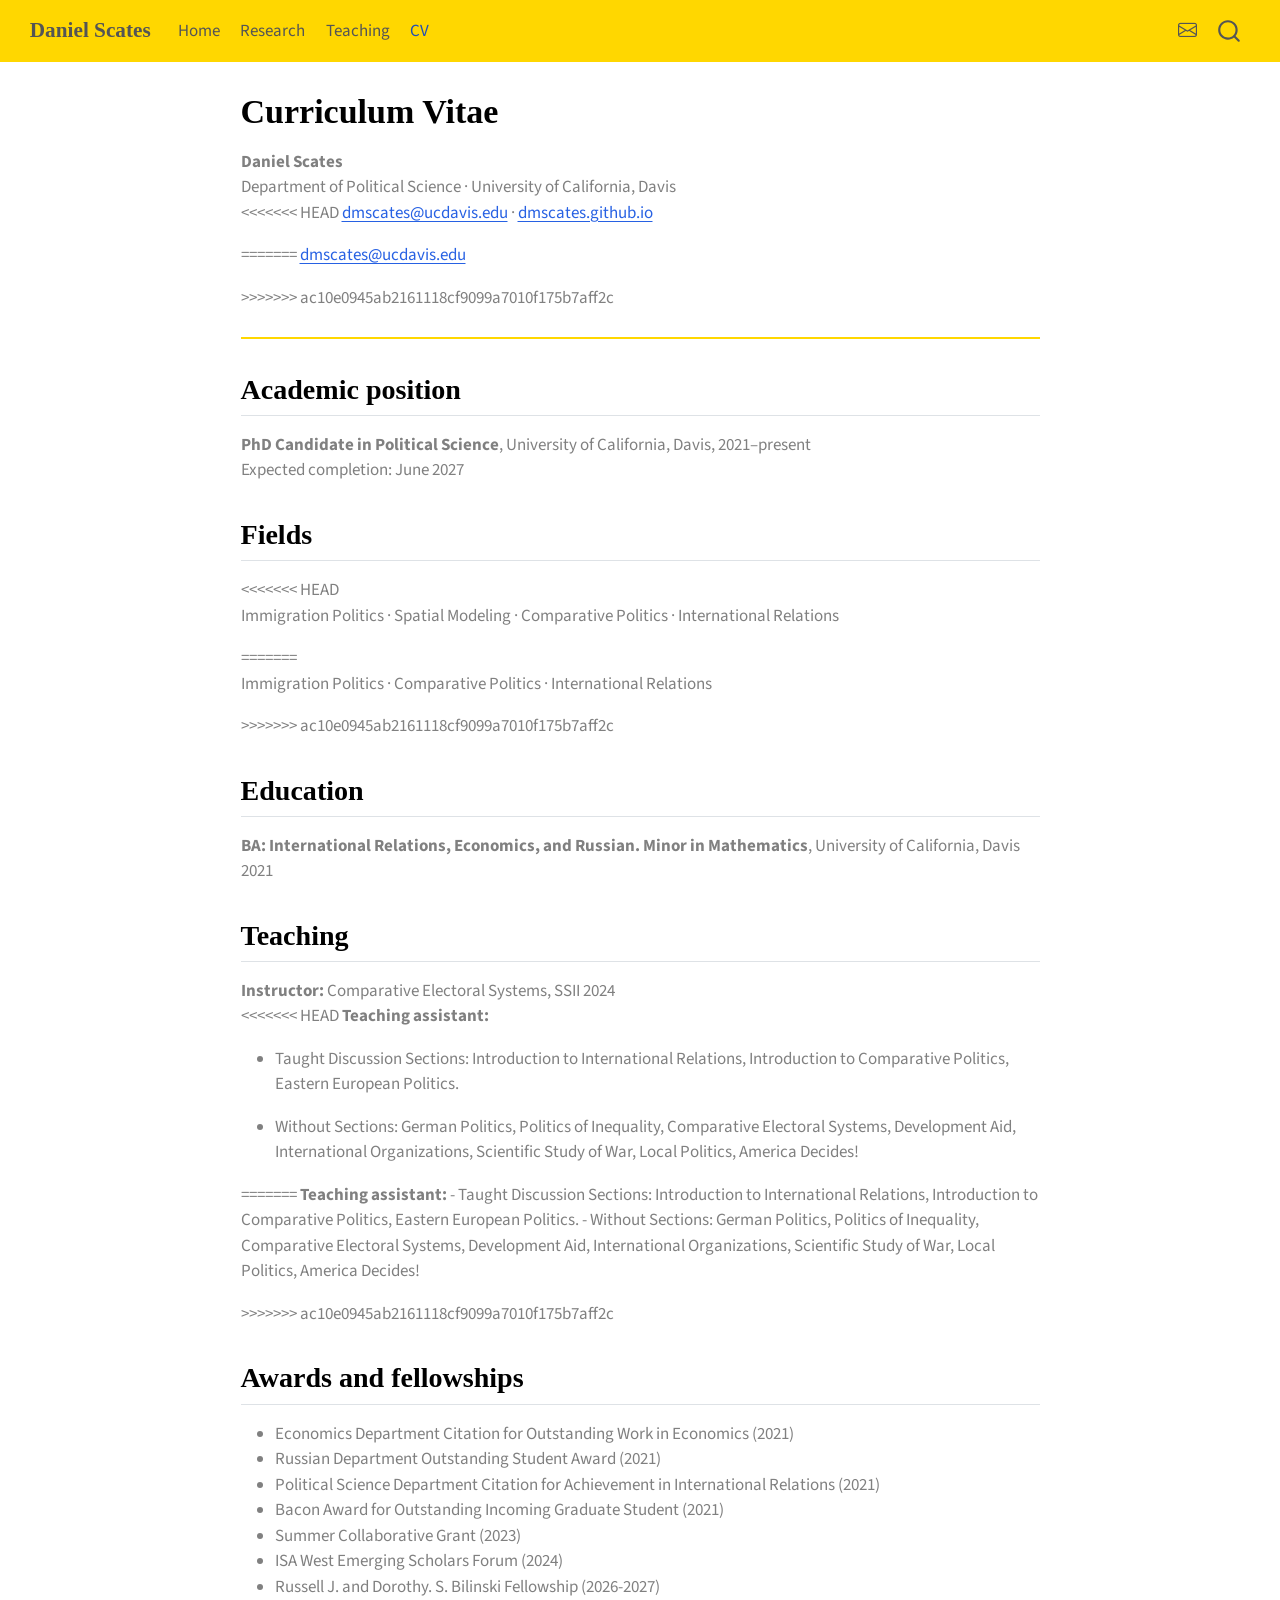
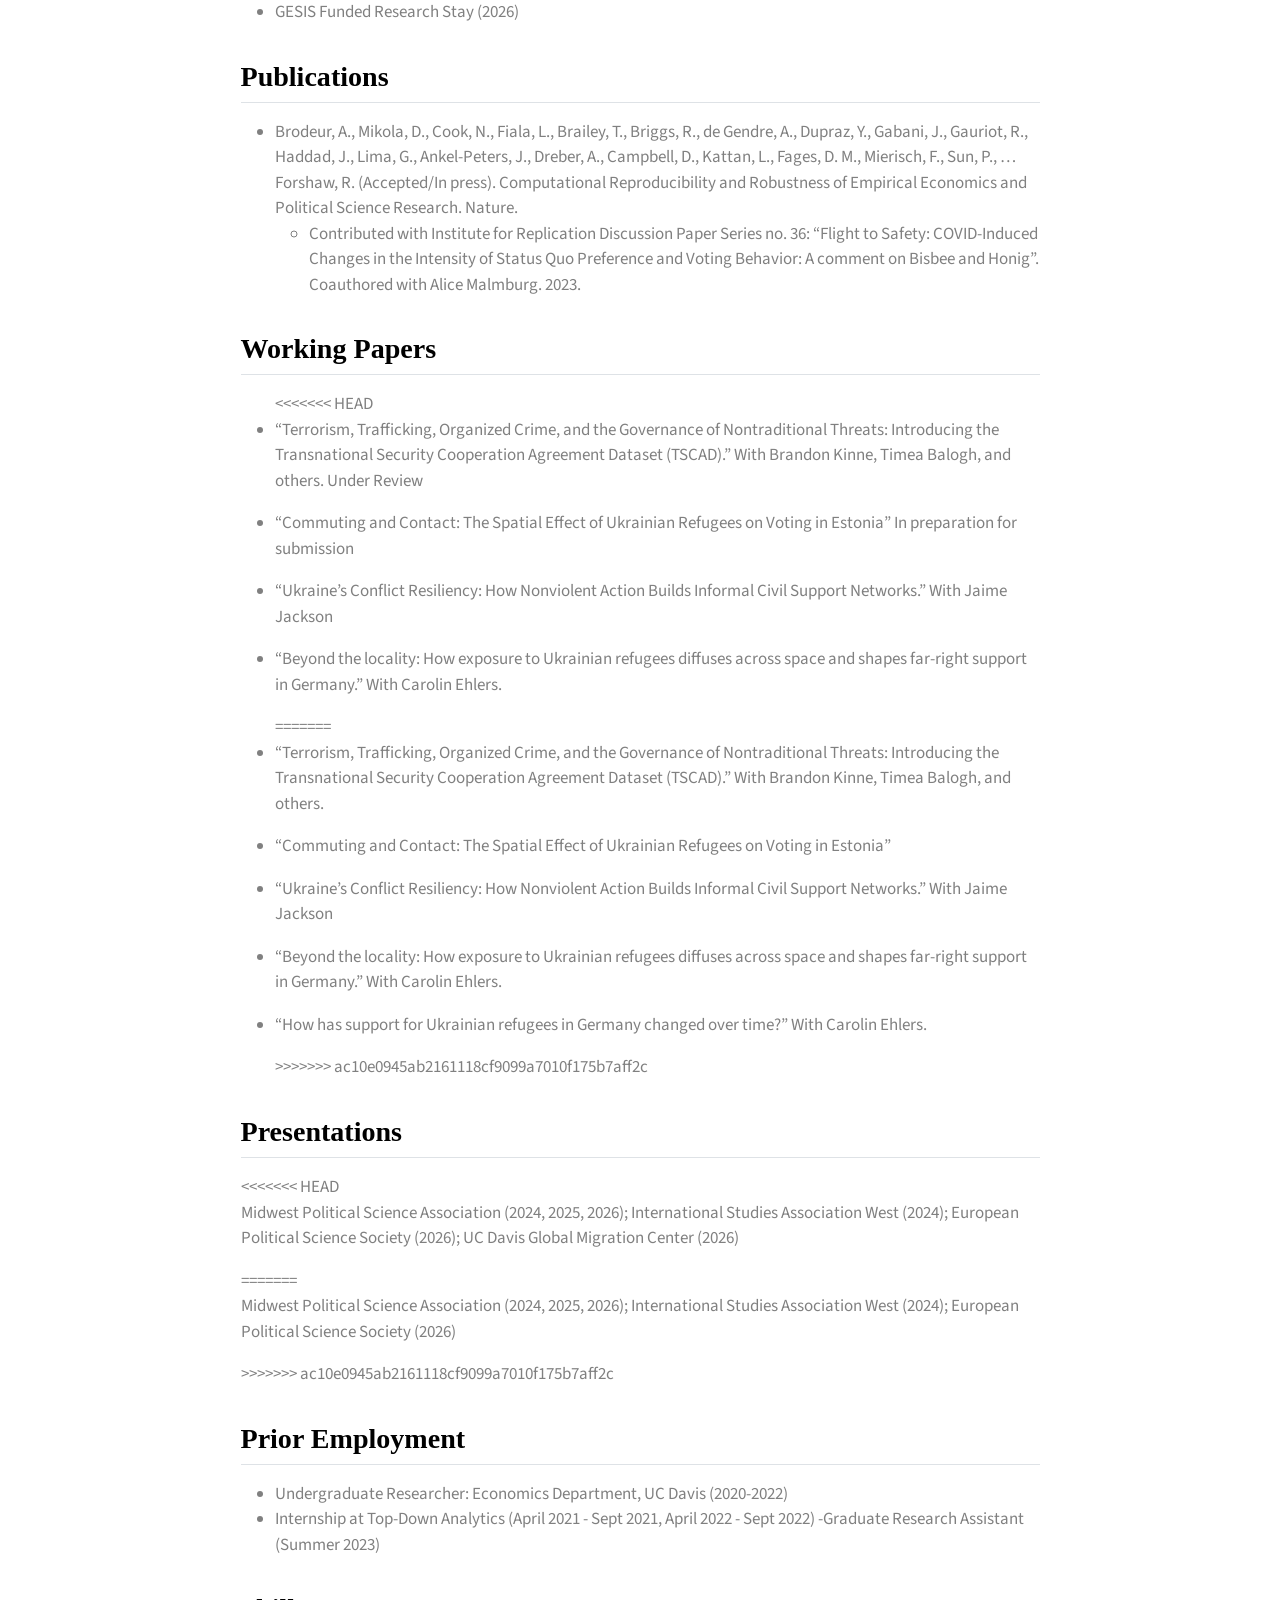
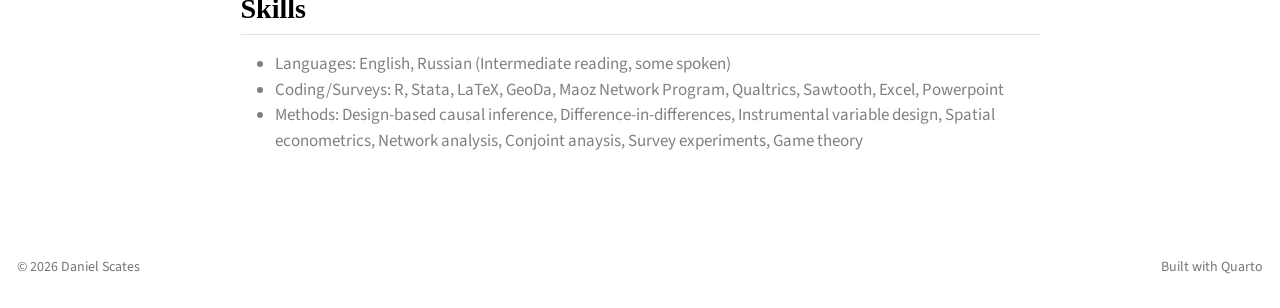
==== commit 1e375abc: "Update CV" ====
--- a/docs/cv.html
+++ b/docs/cv.html
@@ -156,7 +156,11 @@
 <div class="cv-head">
 <p><strong>Daniel Scates</strong><br>
 Department of Political Science · University of California, Davis<br>
+<<<<<<< HEAD
 <a href="mailto:dmscates@ucdavis.edu">dmscates@ucdavis.edu</a> · <a href="https://dmscates.github.io">dmscates.github.io</a></p>
+=======
+<a href="mailto:dmscates@ucdavis.edu">dmscates@ucdavis.edu</a></p>
+>>>>>>> ac10e0945ab2161118cf9099a7010f175b7aff2c
 </div>
 <section id="academic-position" class="level2">
 <h2 class="anchored" data-anchor-id="academic-position">Academic position</h2>
@@ -165,7 +169,11 @@
 </section>
 <section id="fields" class="level2">
 <h2 class="anchored" data-anchor-id="fields">Fields</h2>
+<<<<<<< HEAD
 <p>Immigration Politics · Spatial Modeling · Comparative Politics · International Relations</p>
+=======
+<p>Immigration Politics · Comparative Politics · International Relations</p>
+>>>>>>> ac10e0945ab2161118cf9099a7010f175b7aff2c
 </section>
 <section id="education" class="level2">
 <h2 class="anchored" data-anchor-id="education">Education</h2>
@@ -174,11 +182,15 @@
 <section id="teaching" class="level2">
 <h2 class="anchored" data-anchor-id="teaching">Teaching</h2>
 <p><strong>Instructor:</strong> Comparative Electoral Systems, SSII 2024<br>
+<<<<<<< HEAD
 <strong>Teaching assistant:</strong></p>
 <ul>
 <li><p>Taught Discussion Sections: Introduction to International Relations, Introduction to Comparative Politics, Eastern European Politics.</p></li>
 <li><p>Without Sections: German Politics, Politics of Inequality, Comparative Electoral Systems, Development Aid, International Organizations, Scientific Study of War, Local Politics, America Decides!</p></li>
 </ul>
+=======
+<strong>Teaching assistant:</strong> - Taught Discussion Sections: Introduction to International Relations, Introduction to Comparative Politics, Eastern European Politics. - Without Sections: German Politics, Politics of Inequality, Comparative Electoral Systems, Development Aid, International Organizations, Scientific Study of War, Local Politics, America Decides!</p>
+>>>>>>> ac10e0945ab2161118cf9099a7010f175b7aff2c
 </section>
 <section id="awards-and-fellowships" class="level2">
 <h2 class="anchored" data-anchor-id="awards-and-fellowships">Awards and fellowships</h2>
@@ -205,15 +217,27 @@
 <section id="working-papers" class="level2">
 <h2 class="anchored" data-anchor-id="working-papers">Working Papers</h2>
 <ul>
+<<<<<<< HEAD
 <li><p>“Terrorism, Trafficking, Organized Crime, and the Governance of Nontraditional Threats: Introducing the Transnational Security Cooperation Agreement Dataset (TSCAD).” With Brandon Kinne, Timea Balogh, and others. Under Review</p></li>
 <li><p>“Commuting and Contact: The Spatial Effect of Ukrainian Refugees on Voting in Estonia” In preparation for submission</p></li>
 <li><p>“Ukraine’s Conflict Resiliency: How Nonviolent Action Builds Informal Civil Support Networks.” With Jaime Jackson</p></li>
 <li><p>“Beyond the locality: How exposure to Ukrainian refugees diffuses across space and shapes far-right support in Germany.” With Carolin Ehlers.</p></li>
+=======
+<li><p>“Terrorism, Trafficking, Organized Crime, and the Governance of Nontraditional Threats: Introducing the Transnational Security Cooperation Agreement Dataset (TSCAD).” With Brandon Kinne, Timea Balogh, and others.</p></li>
+<li><p>“Commuting and Contact: The Spatial Effect of Ukrainian Refugees on Voting in Estonia”</p></li>
+<li><p>“Ukraine’s Conflict Resiliency: How Nonviolent Action Builds Informal Civil Support Networks.” With Jaime Jackson</p></li>
+<li><p>“Beyond the locality: How exposure to Ukrainian refugees diffuses across space and shapes far-right support in Germany.” With Carolin Ehlers.</p></li>
+<li><p>“How has support for Ukrainian refugees in Germany changed over time?” With Carolin Ehlers.</p></li>
+>>>>>>> ac10e0945ab2161118cf9099a7010f175b7aff2c
 </ul>
 </section>
 <section id="presentations" class="level2">
 <h2 class="anchored" data-anchor-id="presentations">Presentations</h2>
+<<<<<<< HEAD
 <p>Midwest Political Science Association (2024, 2025, 2026); International Studies Association West (2024); European Political Science Society (2026); UC Davis Global Migration Center (2026)</p>
+=======
+<p>Midwest Political Science Association (2024, 2025, 2026); International Studies Association West (2024); European Political Science Society (2026)</p>
+>>>>>>> ac10e0945ab2161118cf9099a7010f175b7aff2c
 </section>
 <section id="prior-employment" class="level2">
 <h2 class="anchored" data-anchor-id="prior-employment">Prior Employment</h2>
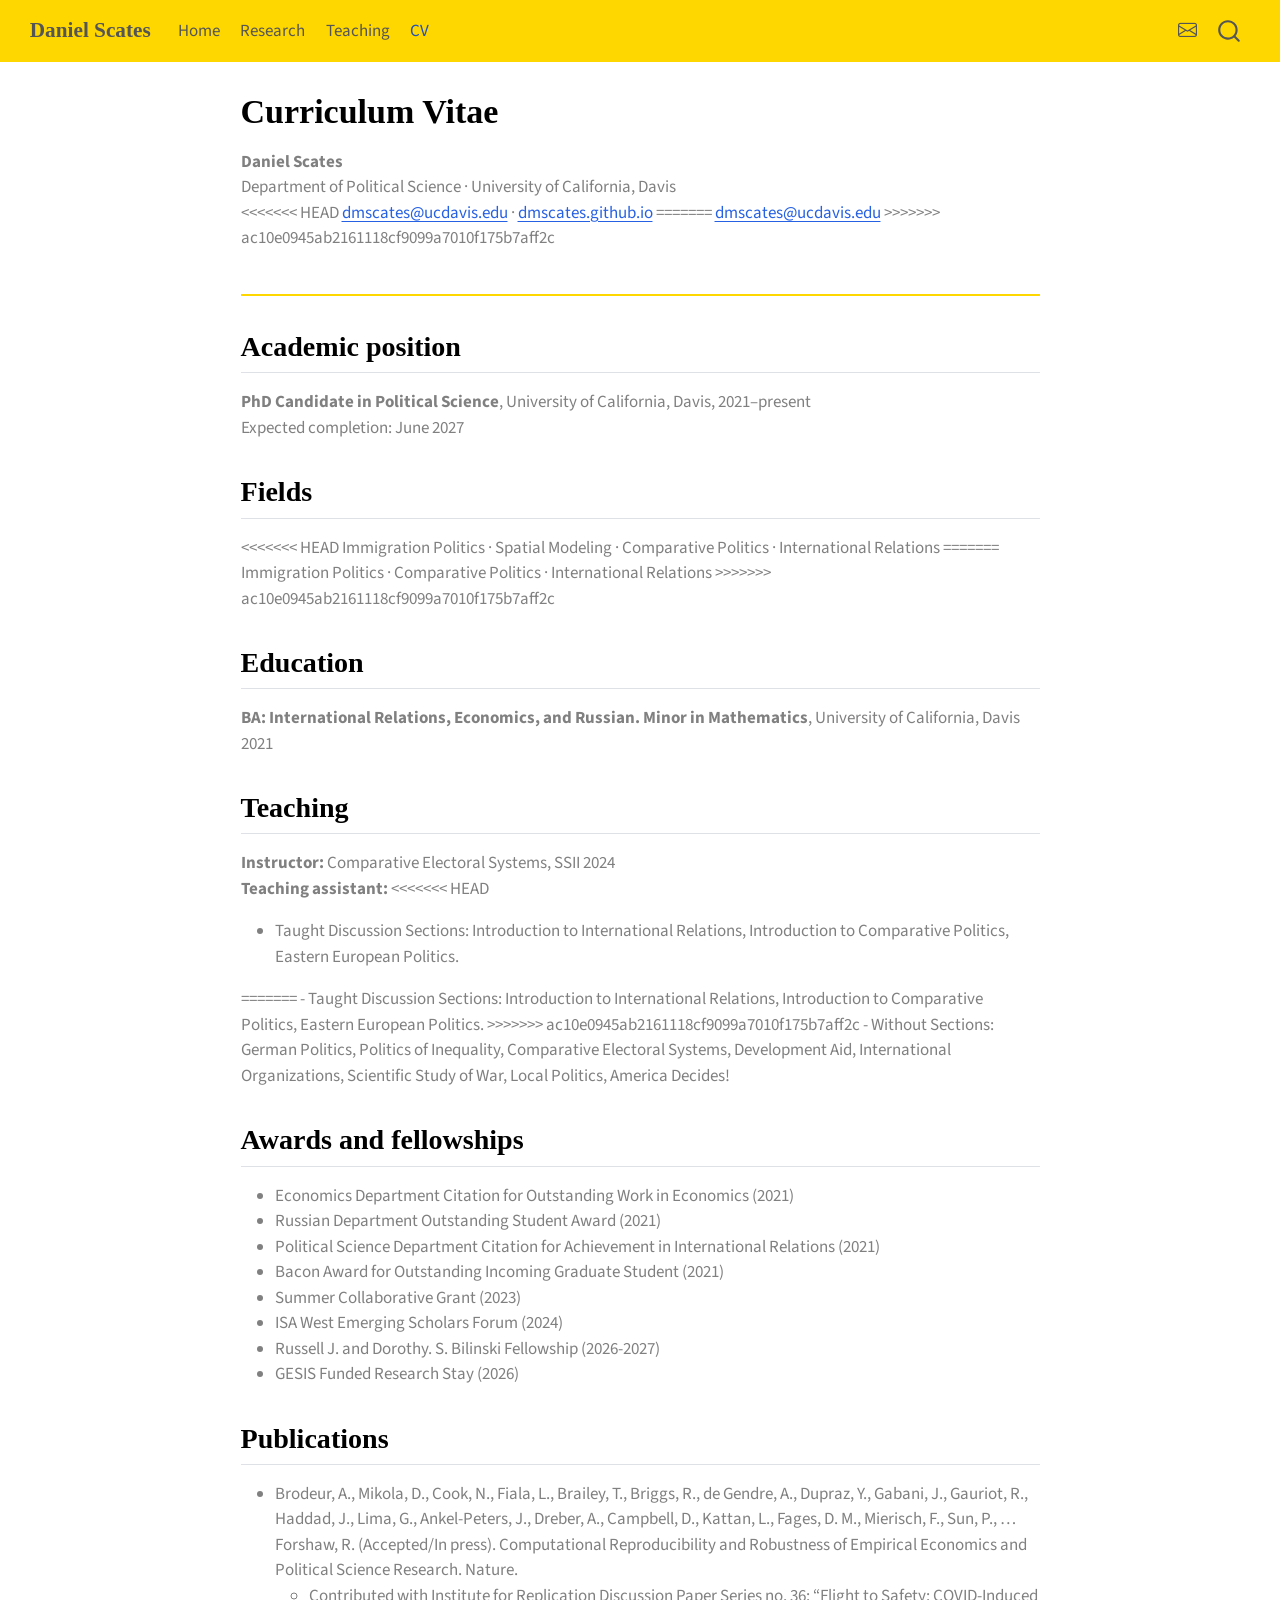
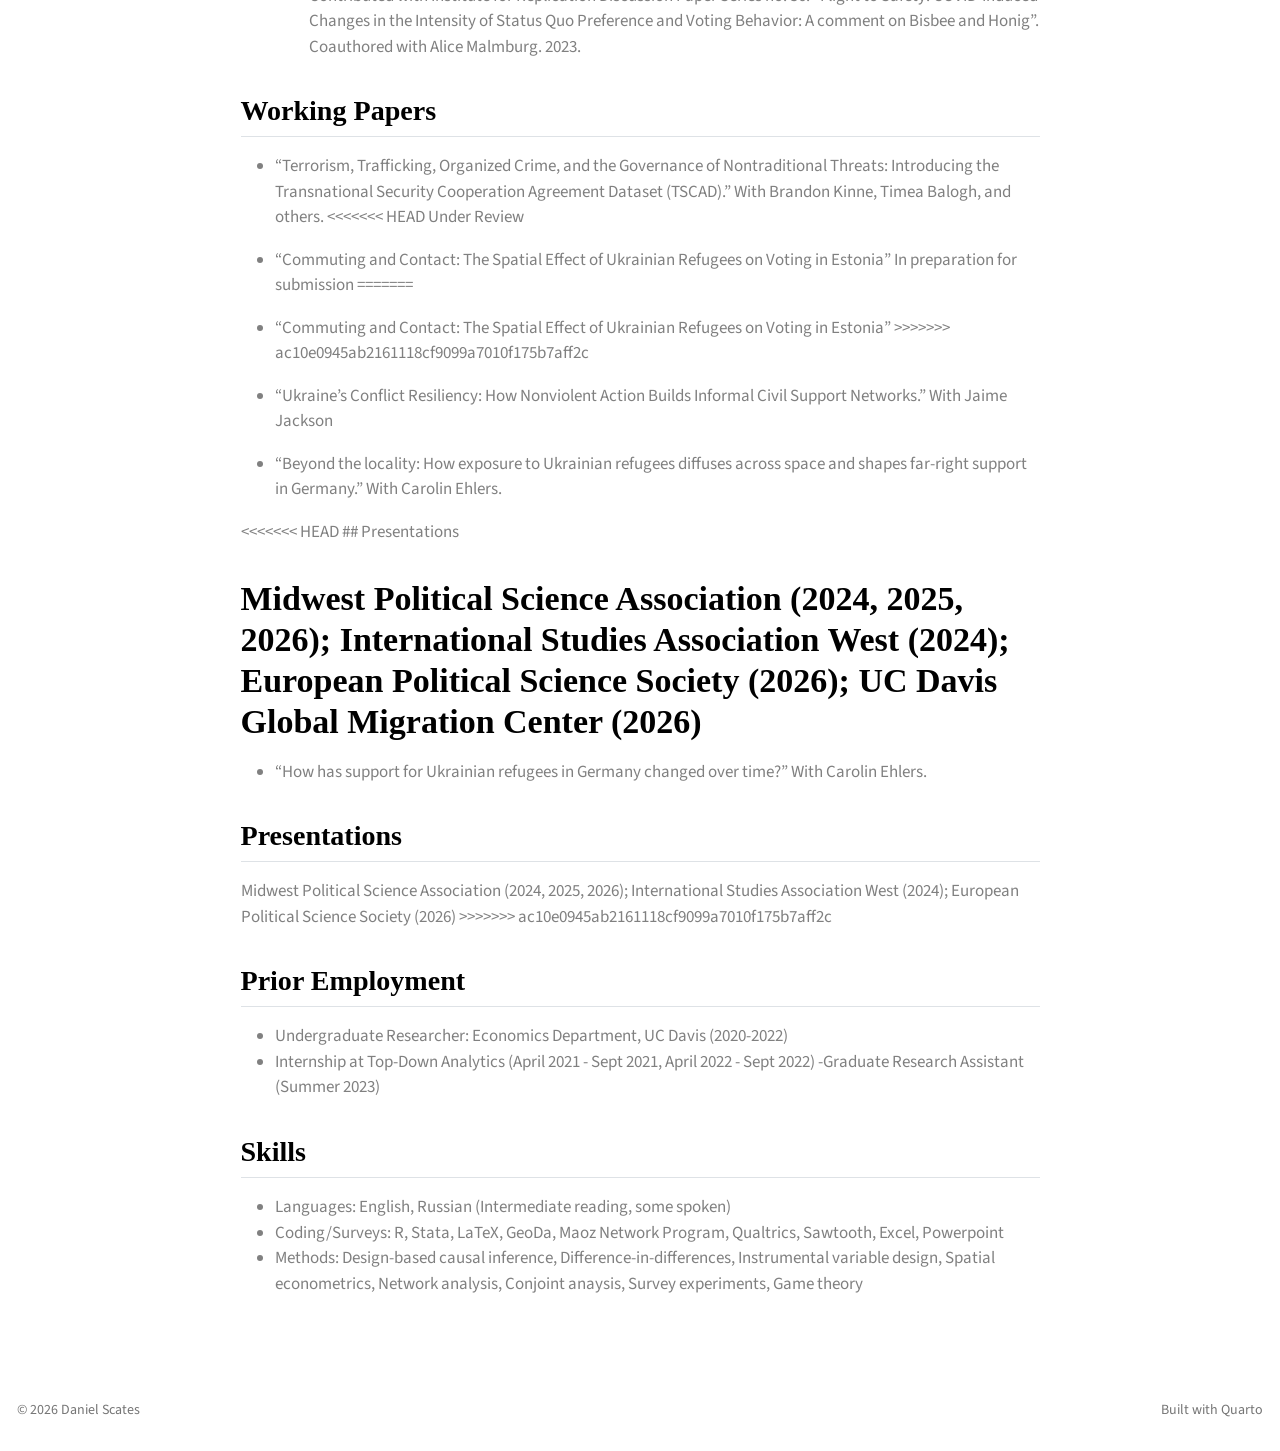
==== commit 0a58eb67: "Repair" ====
--- a/docs/cv.html
+++ b/docs/cv.html
@@ -156,11 +156,7 @@
 <div class="cv-head">
 <p><strong>Daniel Scates</strong><br>
 Department of Political Science · University of California, Davis<br>
-<<<<<<< HEAD
-<a href="mailto:dmscates@ucdavis.edu">dmscates@ucdavis.edu</a> · <a href="https://dmscates.github.io">dmscates.github.io</a></p>
-=======
-<a href="mailto:dmscates@ucdavis.edu">dmscates@ucdavis.edu</a></p>
->>>>>>> ac10e0945ab2161118cf9099a7010f175b7aff2c
+&lt;&lt;&lt;&lt;&lt;&lt;&lt; HEAD <a href="mailto:dmscates@ucdavis.edu">dmscates@ucdavis.edu</a> · <a href="https://dmscates.github.io">dmscates.github.io</a> ======= <a href="mailto:dmscates@ucdavis.edu">dmscates@ucdavis.edu</a> &gt;&gt;&gt;&gt;&gt;&gt;&gt; ac10e0945ab2161118cf9099a7010f175b7aff2c</p>
 </div>
 <section id="academic-position" class="level2">
 <h2 class="anchored" data-anchor-id="academic-position">Academic position</h2>
@@ -169,11 +165,7 @@
 </section>
 <section id="fields" class="level2">
 <h2 class="anchored" data-anchor-id="fields">Fields</h2>
-<<<<<<< HEAD
-<p>Immigration Politics · Spatial Modeling · Comparative Politics · International Relations</p>
-=======
-<p>Immigration Politics · Comparative Politics · International Relations</p>
->>>>>>> ac10e0945ab2161118cf9099a7010f175b7aff2c
+<p>&lt;&lt;&lt;&lt;&lt;&lt;&lt; HEAD Immigration Politics · Spatial Modeling · Comparative Politics · International Relations ======= Immigration Politics · Comparative Politics · International Relations &gt;&gt;&gt;&gt;&gt;&gt;&gt; ac10e0945ab2161118cf9099a7010f175b7aff2c</p>
 </section>
 <section id="education" class="level2">
 <h2 class="anchored" data-anchor-id="education">Education</h2>
@@ -182,15 +174,11 @@
 <section id="teaching" class="level2">
 <h2 class="anchored" data-anchor-id="teaching">Teaching</h2>
 <p><strong>Instructor:</strong> Comparative Electoral Systems, SSII 2024<br>
-<<<<<<< HEAD
-<strong>Teaching assistant:</strong></p>
-<ul>
-<li><p>Taught Discussion Sections: Introduction to International Relations, Introduction to Comparative Politics, Eastern European Politics.</p></li>
-<li><p>Without Sections: German Politics, Politics of Inequality, Comparative Electoral Systems, Development Aid, International Organizations, Scientific Study of War, Local Politics, America Decides!</p></li>
-</ul>
-=======
-<strong>Teaching assistant:</strong> - Taught Discussion Sections: Introduction to International Relations, Introduction to Comparative Politics, Eastern European Politics. - Without Sections: German Politics, Politics of Inequality, Comparative Electoral Systems, Development Aid, International Organizations, Scientific Study of War, Local Politics, America Decides!</p>
->>>>>>> ac10e0945ab2161118cf9099a7010f175b7aff2c
+<strong>Teaching assistant:</strong> &lt;&lt;&lt;&lt;&lt;&lt;&lt; HEAD</p>
+<ul>
+<li>Taught Discussion Sections: Introduction to International Relations, Introduction to Comparative Politics, Eastern European Politics.</li>
+</ul>
+<p>======= - Taught Discussion Sections: Introduction to International Relations, Introduction to Comparative Politics, Eastern European Politics. &gt;&gt;&gt;&gt;&gt;&gt;&gt; ac10e0945ab2161118cf9099a7010f175b7aff2c - Without Sections: German Politics, Politics of Inequality, Comparative Electoral Systems, Development Aid, International Organizations, Scientific Study of War, Local Politics, America Decides!</p>
 </section>
 <section id="awards-and-fellowships" class="level2">
 <h2 class="anchored" data-anchor-id="awards-and-fellowships">Awards and fellowships</h2>
@@ -217,27 +205,22 @@
 <section id="working-papers" class="level2">
 <h2 class="anchored" data-anchor-id="working-papers">Working Papers</h2>
 <ul>
-<<<<<<< HEAD
-<li><p>“Terrorism, Trafficking, Organized Crime, and the Governance of Nontraditional Threats: Introducing the Transnational Security Cooperation Agreement Dataset (TSCAD).” With Brandon Kinne, Timea Balogh, and others. Under Review</p></li>
-<li><p>“Commuting and Contact: The Spatial Effect of Ukrainian Refugees on Voting in Estonia” In preparation for submission</p></li>
+<li><p>“Terrorism, Trafficking, Organized Crime, and the Governance of Nontraditional Threats: Introducing the Transnational Security Cooperation Agreement Dataset (TSCAD).” With Brandon Kinne, Timea Balogh, and others. &lt;&lt;&lt;&lt;&lt;&lt;&lt; HEAD Under Review</p></li>
+<li><p>“Commuting and Contact: The Spatial Effect of Ukrainian Refugees on Voting in Estonia” In preparation for submission =======</p></li>
+<li><p>“Commuting and Contact: The Spatial Effect of Ukrainian Refugees on Voting in Estonia” &gt;&gt;&gt;&gt;&gt;&gt;&gt; ac10e0945ab2161118cf9099a7010f175b7aff2c</p></li>
 <li><p>“Ukraine’s Conflict Resiliency: How Nonviolent Action Builds Informal Civil Support Networks.” With Jaime Jackson</p></li>
 <li><p>“Beyond the locality: How exposure to Ukrainian refugees diffuses across space and shapes far-right support in Germany.” With Carolin Ehlers.</p></li>
-=======
-<li><p>“Terrorism, Trafficking, Organized Crime, and the Governance of Nontraditional Threats: Introducing the Transnational Security Cooperation Agreement Dataset (TSCAD).” With Brandon Kinne, Timea Balogh, and others.</p></li>
-<li><p>“Commuting and Contact: The Spatial Effect of Ukrainian Refugees on Voting in Estonia”</p></li>
-<li><p>“Ukraine’s Conflict Resiliency: How Nonviolent Action Builds Informal Civil Support Networks.” With Jaime Jackson</p></li>
-<li><p>“Beyond the locality: How exposure to Ukrainian refugees diffuses across space and shapes far-right support in Germany.” With Carolin Ehlers.</p></li>
-<li><p>“How has support for Ukrainian refugees in Germany changed over time?” With Carolin Ehlers.</p></li>
->>>>>>> ac10e0945ab2161118cf9099a7010f175b7aff2c
-</ul>
-</section>
+</ul>
+<p>&lt;&lt;&lt;&lt;&lt;&lt;&lt; HEAD ## Presentations</p>
+</section>
+<section id="midwest-political-science-association-2024-2025-2026-international-studies-association-west-2024-european-political-science-society-2026-uc-davis-global-migration-center-2026" class="level1">
+<h1>Midwest Political Science Association (2024, 2025, 2026); International Studies Association West (2024); European Political Science Society (2026); UC Davis Global Migration Center (2026)</h1>
+<ul>
+<li>“How has support for Ukrainian refugees in Germany changed over time?” With Carolin Ehlers.</li>
+</ul>
 <section id="presentations" class="level2">
 <h2 class="anchored" data-anchor-id="presentations">Presentations</h2>
-<<<<<<< HEAD
-<p>Midwest Political Science Association (2024, 2025, 2026); International Studies Association West (2024); European Political Science Society (2026); UC Davis Global Migration Center (2026)</p>
-=======
-<p>Midwest Political Science Association (2024, 2025, 2026); International Studies Association West (2024); European Political Science Society (2026)</p>
->>>>>>> ac10e0945ab2161118cf9099a7010f175b7aff2c
+<p>Midwest Political Science Association (2024, 2025, 2026); International Studies Association West (2024); European Political Science Society (2026) &gt;&gt;&gt;&gt;&gt;&gt;&gt; ac10e0945ab2161118cf9099a7010f175b7aff2c</p>
 </section>
 <section id="prior-employment" class="level2">
 <h2 class="anchored" data-anchor-id="prior-employment">Prior Employment</h2>
@@ -255,6 +238,7 @@
 </ul>
 
 
+</section>
 </section>
 
 </main> <!-- /main -->
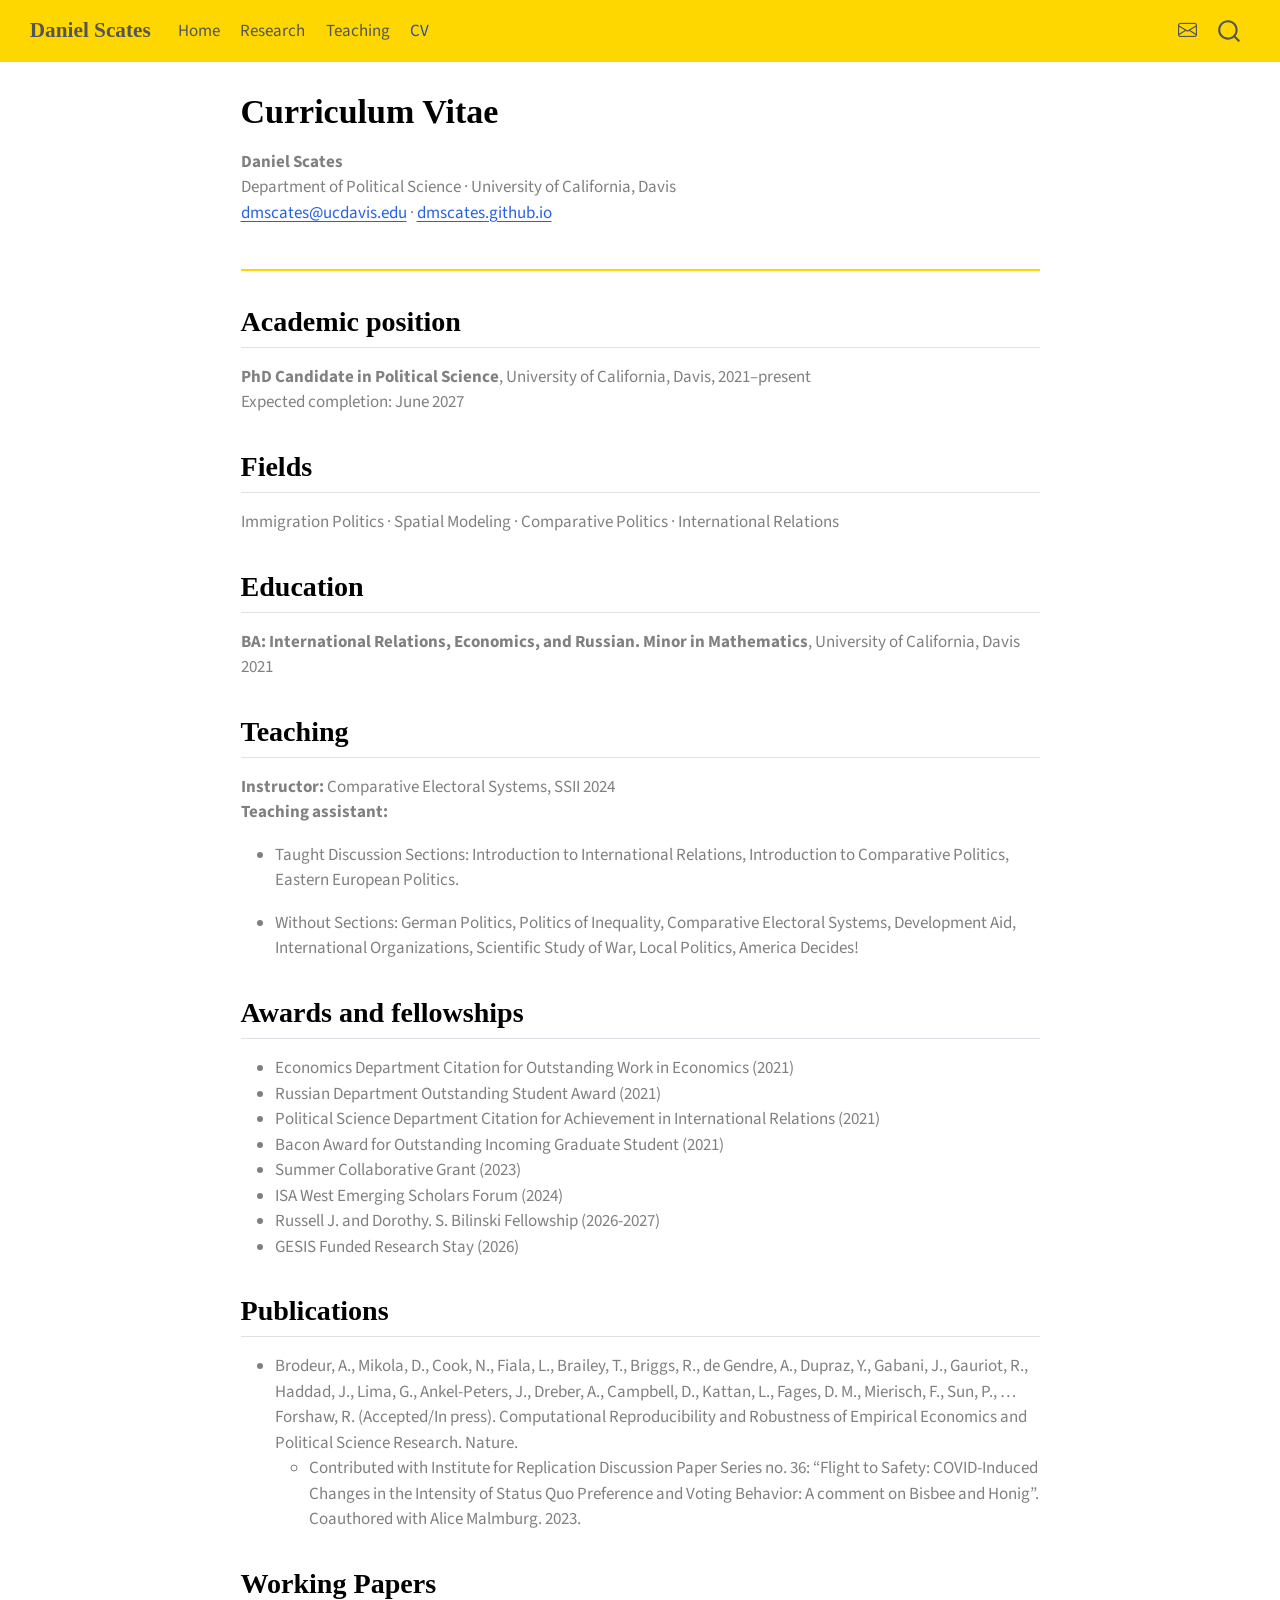
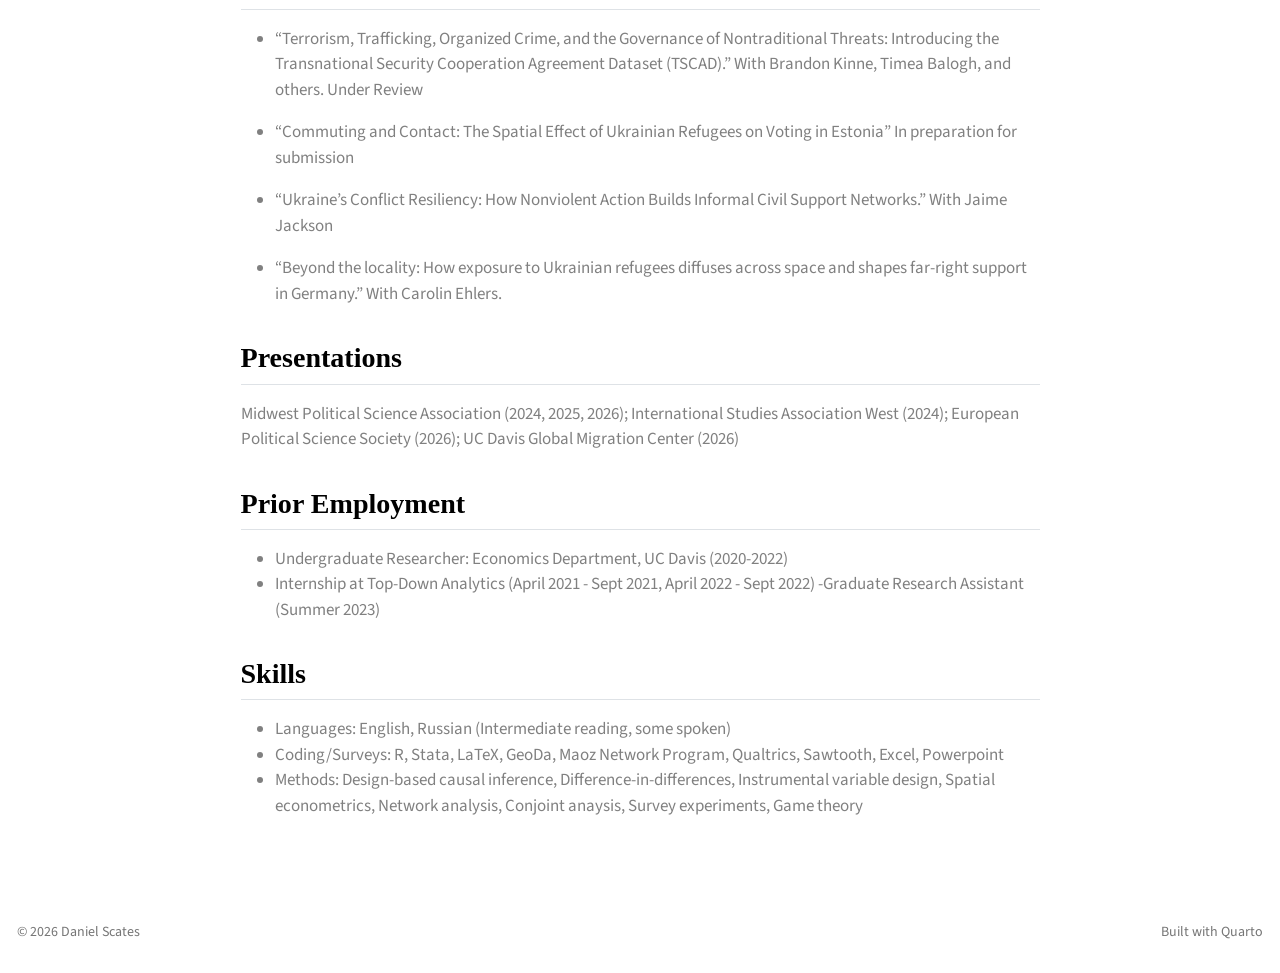
==== commit 724de439: "Repair 2" ====
--- a/docs/cv.html
+++ b/docs/cv.html
@@ -156,7 +156,7 @@
 <div class="cv-head">
 <p><strong>Daniel Scates</strong><br>
 Department of Political Science · University of California, Davis<br>
-&lt;&lt;&lt;&lt;&lt;&lt;&lt; HEAD <a href="mailto:dmscates@ucdavis.edu">dmscates@ucdavis.edu</a> · <a href="https://dmscates.github.io">dmscates.github.io</a> ======= <a href="mailto:dmscates@ucdavis.edu">dmscates@ucdavis.edu</a> &gt;&gt;&gt;&gt;&gt;&gt;&gt; ac10e0945ab2161118cf9099a7010f175b7aff2c</p>
+<a href="mailto:dmscates@ucdavis.edu">dmscates@ucdavis.edu</a> · <a href="https://dmscates.github.io">dmscates.github.io</a></p>
 </div>
 <section id="academic-position" class="level2">
 <h2 class="anchored" data-anchor-id="academic-position">Academic position</h2>
@@ -165,7 +165,7 @@
 </section>
 <section id="fields" class="level2">
 <h2 class="anchored" data-anchor-id="fields">Fields</h2>
-<p>&lt;&lt;&lt;&lt;&lt;&lt;&lt; HEAD Immigration Politics · Spatial Modeling · Comparative Politics · International Relations ======= Immigration Politics · Comparative Politics · International Relations &gt;&gt;&gt;&gt;&gt;&gt;&gt; ac10e0945ab2161118cf9099a7010f175b7aff2c</p>
+<p>Immigration Politics · Spatial Modeling · Comparative Politics · International Relations</p>
 </section>
 <section id="education" class="level2">
 <h2 class="anchored" data-anchor-id="education">Education</h2>
@@ -174,11 +174,11 @@
 <section id="teaching" class="level2">
 <h2 class="anchored" data-anchor-id="teaching">Teaching</h2>
 <p><strong>Instructor:</strong> Comparative Electoral Systems, SSII 2024<br>
-<strong>Teaching assistant:</strong> &lt;&lt;&lt;&lt;&lt;&lt;&lt; HEAD</p>
+<strong>Teaching assistant:</strong></p>
 <ul>
-<li>Taught Discussion Sections: Introduction to International Relations, Introduction to Comparative Politics, Eastern European Politics.</li>
-</ul>
-<p>======= - Taught Discussion Sections: Introduction to International Relations, Introduction to Comparative Politics, Eastern European Politics. &gt;&gt;&gt;&gt;&gt;&gt;&gt; ac10e0945ab2161118cf9099a7010f175b7aff2c - Without Sections: German Politics, Politics of Inequality, Comparative Electoral Systems, Development Aid, International Organizations, Scientific Study of War, Local Politics, America Decides!</p>
+<li><p>Taught Discussion Sections: Introduction to International Relations, Introduction to Comparative Politics, Eastern European Politics.</p></li>
+<li><p>Without Sections: German Politics, Politics of Inequality, Comparative Electoral Systems, Development Aid, International Organizations, Scientific Study of War, Local Politics, America Decides!</p></li>
+</ul>
 </section>
 <section id="awards-and-fellowships" class="level2">
 <h2 class="anchored" data-anchor-id="awards-and-fellowships">Awards and fellowships</h2>
@@ -205,22 +205,15 @@
 <section id="working-papers" class="level2">
 <h2 class="anchored" data-anchor-id="working-papers">Working Papers</h2>
 <ul>
-<li><p>“Terrorism, Trafficking, Organized Crime, and the Governance of Nontraditional Threats: Introducing the Transnational Security Cooperation Agreement Dataset (TSCAD).” With Brandon Kinne, Timea Balogh, and others. &lt;&lt;&lt;&lt;&lt;&lt;&lt; HEAD Under Review</p></li>
-<li><p>“Commuting and Contact: The Spatial Effect of Ukrainian Refugees on Voting in Estonia” In preparation for submission =======</p></li>
-<li><p>“Commuting and Contact: The Spatial Effect of Ukrainian Refugees on Voting in Estonia” &gt;&gt;&gt;&gt;&gt;&gt;&gt; ac10e0945ab2161118cf9099a7010f175b7aff2c</p></li>
+<li><p>“Terrorism, Trafficking, Organized Crime, and the Governance of Nontraditional Threats: Introducing the Transnational Security Cooperation Agreement Dataset (TSCAD).” With Brandon Kinne, Timea Balogh, and others. Under Review</p></li>
+<li><p>“Commuting and Contact: The Spatial Effect of Ukrainian Refugees on Voting in Estonia” In preparation for submission</p></li>
 <li><p>“Ukraine’s Conflict Resiliency: How Nonviolent Action Builds Informal Civil Support Networks.” With Jaime Jackson</p></li>
 <li><p>“Beyond the locality: How exposure to Ukrainian refugees diffuses across space and shapes far-right support in Germany.” With Carolin Ehlers.</p></li>
 </ul>
-<p>&lt;&lt;&lt;&lt;&lt;&lt;&lt; HEAD ## Presentations</p>
-</section>
-<section id="midwest-political-science-association-2024-2025-2026-international-studies-association-west-2024-european-political-science-society-2026-uc-davis-global-migration-center-2026" class="level1">
-<h1>Midwest Political Science Association (2024, 2025, 2026); International Studies Association West (2024); European Political Science Society (2026); UC Davis Global Migration Center (2026)</h1>
-<ul>
-<li>“How has support for Ukrainian refugees in Germany changed over time?” With Carolin Ehlers.</li>
-</ul>
+</section>
 <section id="presentations" class="level2">
 <h2 class="anchored" data-anchor-id="presentations">Presentations</h2>
-<p>Midwest Political Science Association (2024, 2025, 2026); International Studies Association West (2024); European Political Science Society (2026) &gt;&gt;&gt;&gt;&gt;&gt;&gt; ac10e0945ab2161118cf9099a7010f175b7aff2c</p>
+<p>Midwest Political Science Association (2024, 2025, 2026); International Studies Association West (2024); European Political Science Society (2026); UC Davis Global Migration Center (2026)</p>
 </section>
 <section id="prior-employment" class="level2">
 <h2 class="anchored" data-anchor-id="prior-employment">Prior Employment</h2>
@@ -238,7 +231,6 @@
 </ul>
 
 
-</section>
 </section>
 
 </main> <!-- /main -->
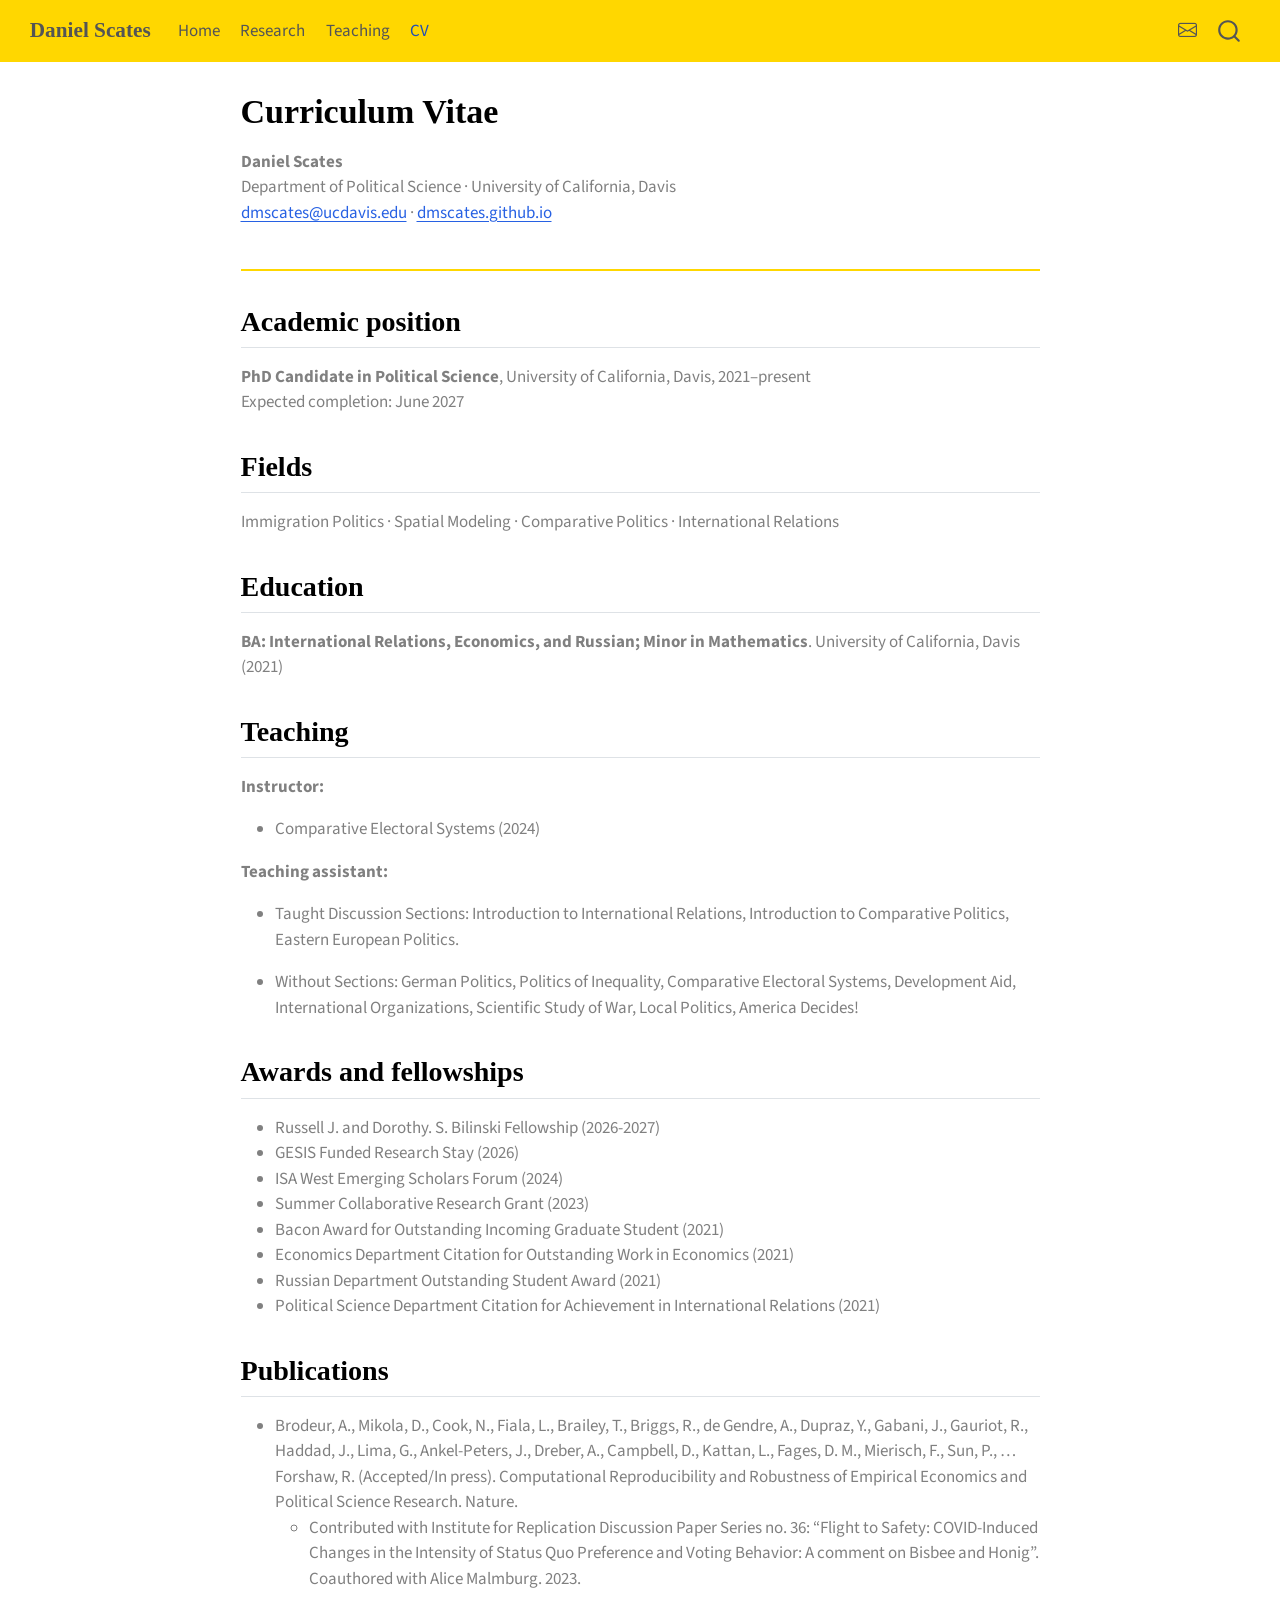
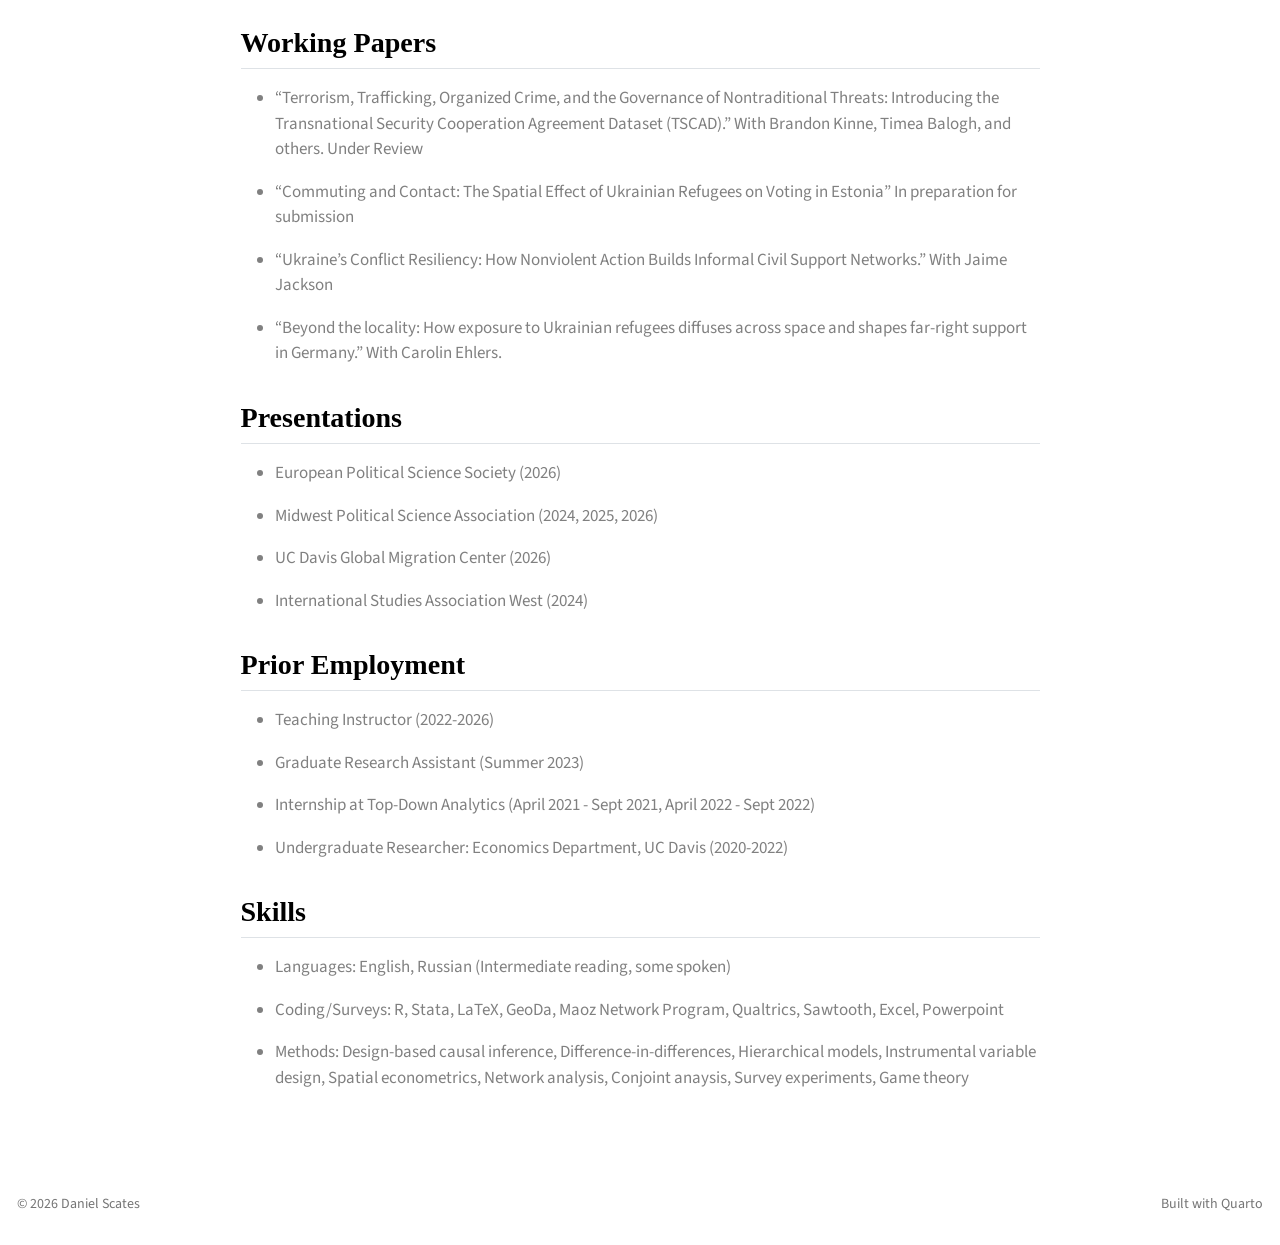
==== commit 172c464a: "Some edits" ====
--- a/docs/cv.html
+++ b/docs/cv.html
@@ -169,12 +169,15 @@
 </section>
 <section id="education" class="level2">
 <h2 class="anchored" data-anchor-id="education">Education</h2>
-<p><strong>BA: International Relations, Economics, and Russian. Minor in Mathematics</strong>, University of California, Davis 2021</p>
+<p><strong>BA: International Relations, Economics, and Russian; Minor in Mathematics</strong>. University of California, Davis (2021)</p>
 </section>
 <section id="teaching" class="level2">
 <h2 class="anchored" data-anchor-id="teaching">Teaching</h2>
-<p><strong>Instructor:</strong> Comparative Electoral Systems, SSII 2024<br>
-<strong>Teaching assistant:</strong></p>
+<p><strong>Instructor:</strong></p>
+<ul>
+<li>Comparative Electoral Systems (2024)</li>
+</ul>
+<p><strong>Teaching assistant:</strong></p>
 <ul>
 <li><p>Taught Discussion Sections: Introduction to International Relations, Introduction to Comparative Politics, Eastern European Politics.</p></li>
 <li><p>Without Sections: German Politics, Politics of Inequality, Comparative Electoral Systems, Development Aid, International Organizations, Scientific Study of War, Local Politics, America Decides!</p></li>
@@ -183,14 +186,14 @@
 <section id="awards-and-fellowships" class="level2">
 <h2 class="anchored" data-anchor-id="awards-and-fellowships">Awards and fellowships</h2>
 <ul>
+<li>Russell J. and Dorothy. S. Bilinski Fellowship (2026-2027)</li>
+<li>GESIS Funded Research Stay (2026)</li>
+<li>ISA West Emerging Scholars Forum (2024)</li>
+<li>Summer Collaborative Research Grant (2023)</li>
+<li>Bacon Award for Outstanding Incoming Graduate Student (2021)</li>
 <li>Economics Department Citation for Outstanding Work in Economics (2021)</li>
 <li>Russian Department Outstanding Student Award (2021)</li>
 <li>Political Science Department Citation for Achievement in International Relations (2021)</li>
-<li>Bacon Award for Outstanding Incoming Graduate Student (2021)</li>
-<li>Summer Collaborative Grant (2023)</li>
-<li>ISA West Emerging Scholars Forum (2024)</li>
-<li>Russell J. and Dorothy. S. Bilinski Fellowship (2026-2027)</li>
-<li>GESIS Funded Research Stay (2026)</li>
 </ul>
 </section>
 <section id="publications" class="level2">
@@ -213,22 +216,30 @@
 </section>
 <section id="presentations" class="level2">
 <h2 class="anchored" data-anchor-id="presentations">Presentations</h2>
-<p>Midwest Political Science Association (2024, 2025, 2026); International Studies Association West (2024); European Political Science Society (2026); UC Davis Global Migration Center (2026)</p>
+<ul>
+<li><p>European Political Science Society (2026)</p></li>
+<li><p>Midwest Political Science Association (2024, 2025, 2026)</p></li>
+<li><p>UC Davis Global Migration Center (2026)</p></li>
+<li><p>International Studies Association West (2024)</p></li>
+</ul>
 </section>
 <section id="prior-employment" class="level2">
 <h2 class="anchored" data-anchor-id="prior-employment">Prior Employment</h2>
 <ul>
-<li>Undergraduate Researcher: Economics Department, UC Davis (2020-2022)</li>
-<li>Internship at Top-Down Analytics (April 2021 - Sept 2021, April 2022 - Sept 2022) -Graduate Research Assistant (Summer 2023)</li>
+<li><p>Teaching Instructor (2022-2026)</p></li>
+<li><p>Graduate Research Assistant (Summer 2023)</p></li>
+<li><p>Internship at Top-Down Analytics (April 2021 - Sept 2021, April 2022 - Sept 2022)</p></li>
+<li><p>Undergraduate Researcher: Economics Department, UC Davis (2020-2022)</p></li>
 </ul>
 </section>
 <section id="skills" class="level2">
 <h2 class="anchored" data-anchor-id="skills">Skills</h2>
 <ul>
-<li>Languages: English, Russian (Intermediate reading, some spoken)</li>
-<li>Coding/Surveys: R, Stata, LaTeX, GeoDa, Maoz Network Program, Qualtrics, Sawtooth, Excel, Powerpoint</li>
-<li>Methods: Design-based causal inference, Difference-in-differences, Instrumental variable design, Spatial econometrics, Network analysis, Conjoint anaysis, Survey experiments, Game theory</li>
-</ul>
+<li><p>Languages: English, Russian (Intermediate reading, some spoken)</p></li>
+<li><p>Coding/Surveys: R, Stata, LaTeX, GeoDa, Maoz Network Program, Qualtrics, Sawtooth, Excel, Powerpoint</p></li>
+<li><p>Methods: Design-based causal inference, Difference-in-differences, Hierarchical models, Instrumental variable design, Spatial econometrics, Network analysis, Conjoint anaysis, Survey experiments, Game theory</p></li>
+</ul>
+<!-- This is some hidden comment #References:[//]: # -  **Professor Jeannette Money** (Dissertation Chair) — University of California, Davis. One Shields Avenue, Davis, CA, 95616. jnmoney@ucdavis.edu. +1 (916) 952-2193.[//]: # - **Professor Emeritus Josephine Andrews** (Dissertation Committee) — University of California, Davis. One Shields Avenue, Davis, CA, 95616. jtandrews@ucdavis.edu. +1 (530) 601-0014.[//]: # -  **Assistant Professor Hanno Hilbig** (Dissertation Committee) — University of California, Davis. One Shields Avenue, Davis, CA, 95616. hhilbig@ucdavis.edu. +1 (510) 630-9982.-->
 
 
 </section>
